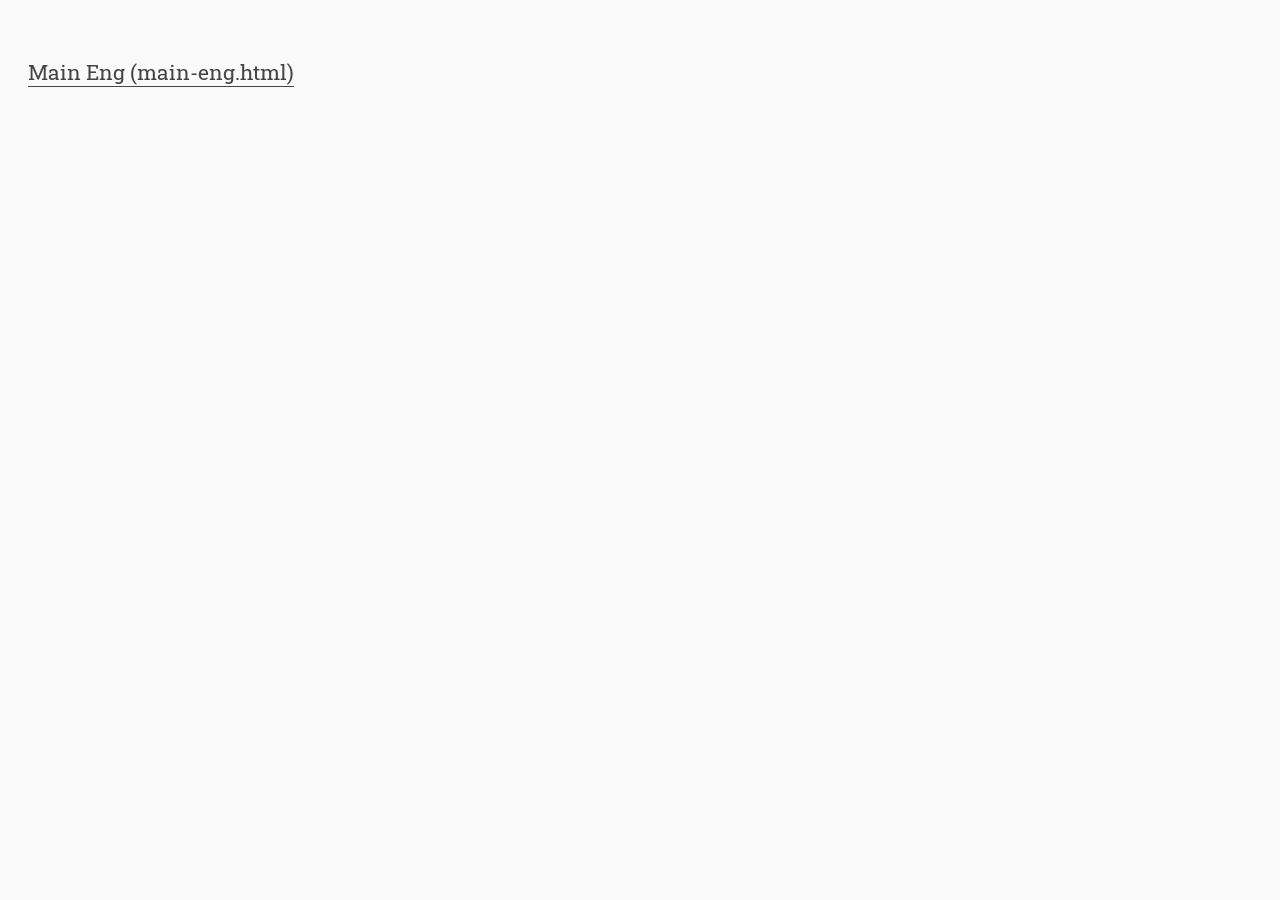
==== index.html @ c5b82ac0 "Update 2018-06-27T21:51:18.568Z" ====
<!DOCTYPE html>
<html lang="ru">

<head>
    <meta charset="utf-8">
    <meta name="viewport" content="width=device-width, initial-scale=1, maximum-scale=1, minimal-ui">
    <meta http-equiv="X-UA-Compatible" content="IE=edge">
    <title>Versta Project Template</title>
    <meta name="description" content="">
    <meta name="keywords" content="">
    <link href="favicon.ico" rel="shortcut icon">
    <link href="assets/styles/app.min.css" rel="stylesheet">
    <script src="assets/scripts/libs/jquery.min.js"></script>
</head>

<body>
    <div class="sitemap">
        <div class="container">
            <div class="sitemap__list">
                <a class="link" href="main-eng.html">
                    <span class="link__text">Main Eng (main-eng.html)</span>
                </a>
            </div>
        </div>
    </div>
    <script src="assets/scripts/app.min.js"></script>
    <script src="assets/scripts/main.js"></script>
</body>

</html>
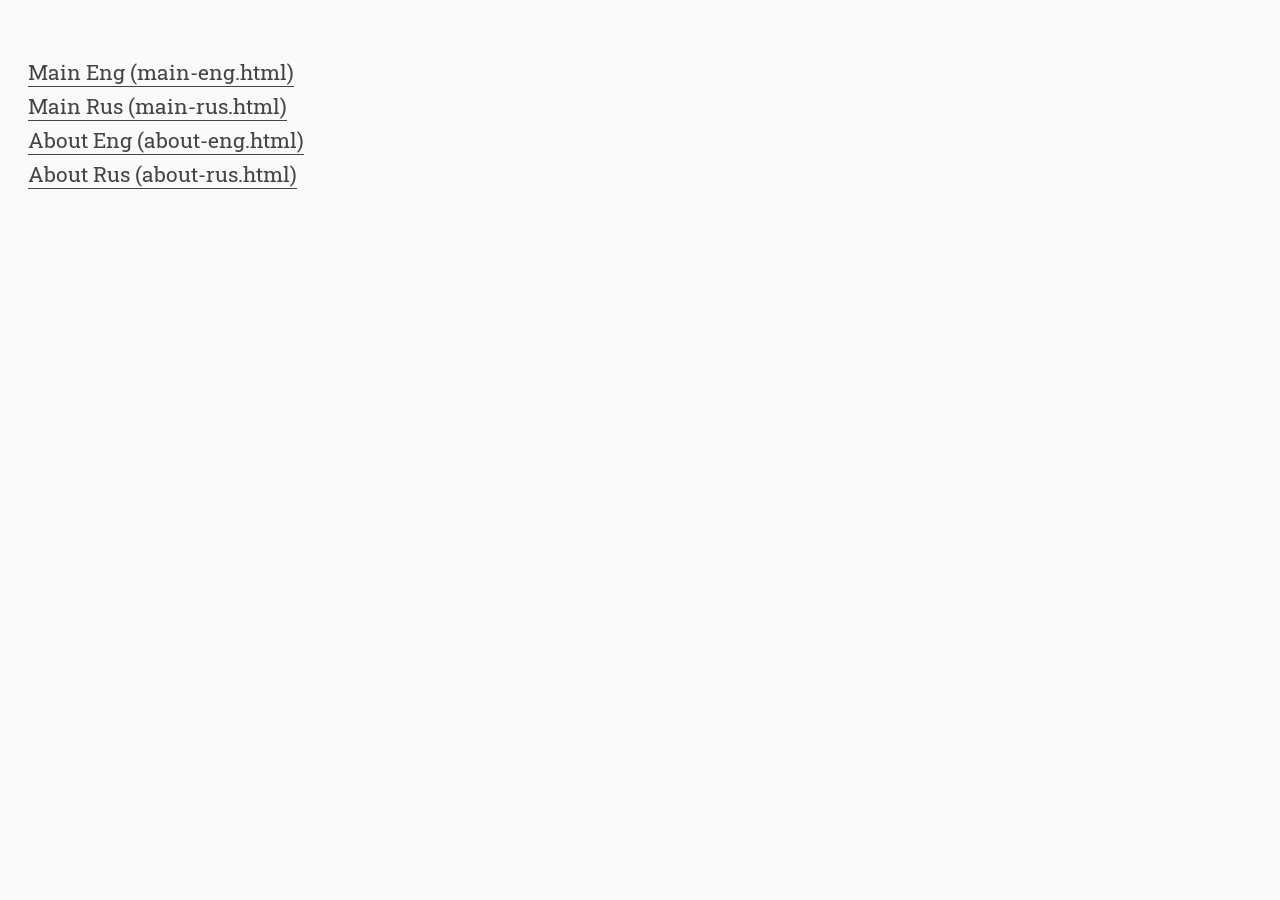
==== commit 1858d415: "Update 2018-06-28T14:24:48.947Z" ====
--- a/index.html
+++ b/index.html
@@ -3,7 +3,7 @@
 
 <head>
     <meta charset="utf-8">
-    <meta name="viewport" content="width=device-width, initial-scale=1, maximum-scale=1, minimal-ui">
+    <meta name="viewport" content="width=device-width, initial-scale=1, maximum-scale=2, minimal-ui">
     <meta http-equiv="X-UA-Compatible" content="IE=edge">
     <title>Versta Project Template</title>
     <meta name="description" content="">
@@ -16,10 +16,9 @@
 <body>
     <div class="sitemap">
         <div class="container">
-            <div class="sitemap__list">
-                <a class="link" href="main-eng.html">
-                    <span class="link__text">Main Eng (main-eng.html)</span>
-                </a>
+            <div class="sitemap__list"><a class="link" href="main-eng.html"><span class="link__text">Main Eng (main-eng.html)</span></a><a class="link" href="main-rus.html"><span class="link__text">Main Rus (main-rus.html)</span></a><a class="link" href="about-eng.html"><span class="link__text">About Eng (about-eng.html)</span></a>
+                <a
+                    class="link" href="about-rus.html"><span class="link__text">About Rus (about-rus.html)</span></a>
             </div>
         </div>
     </div>
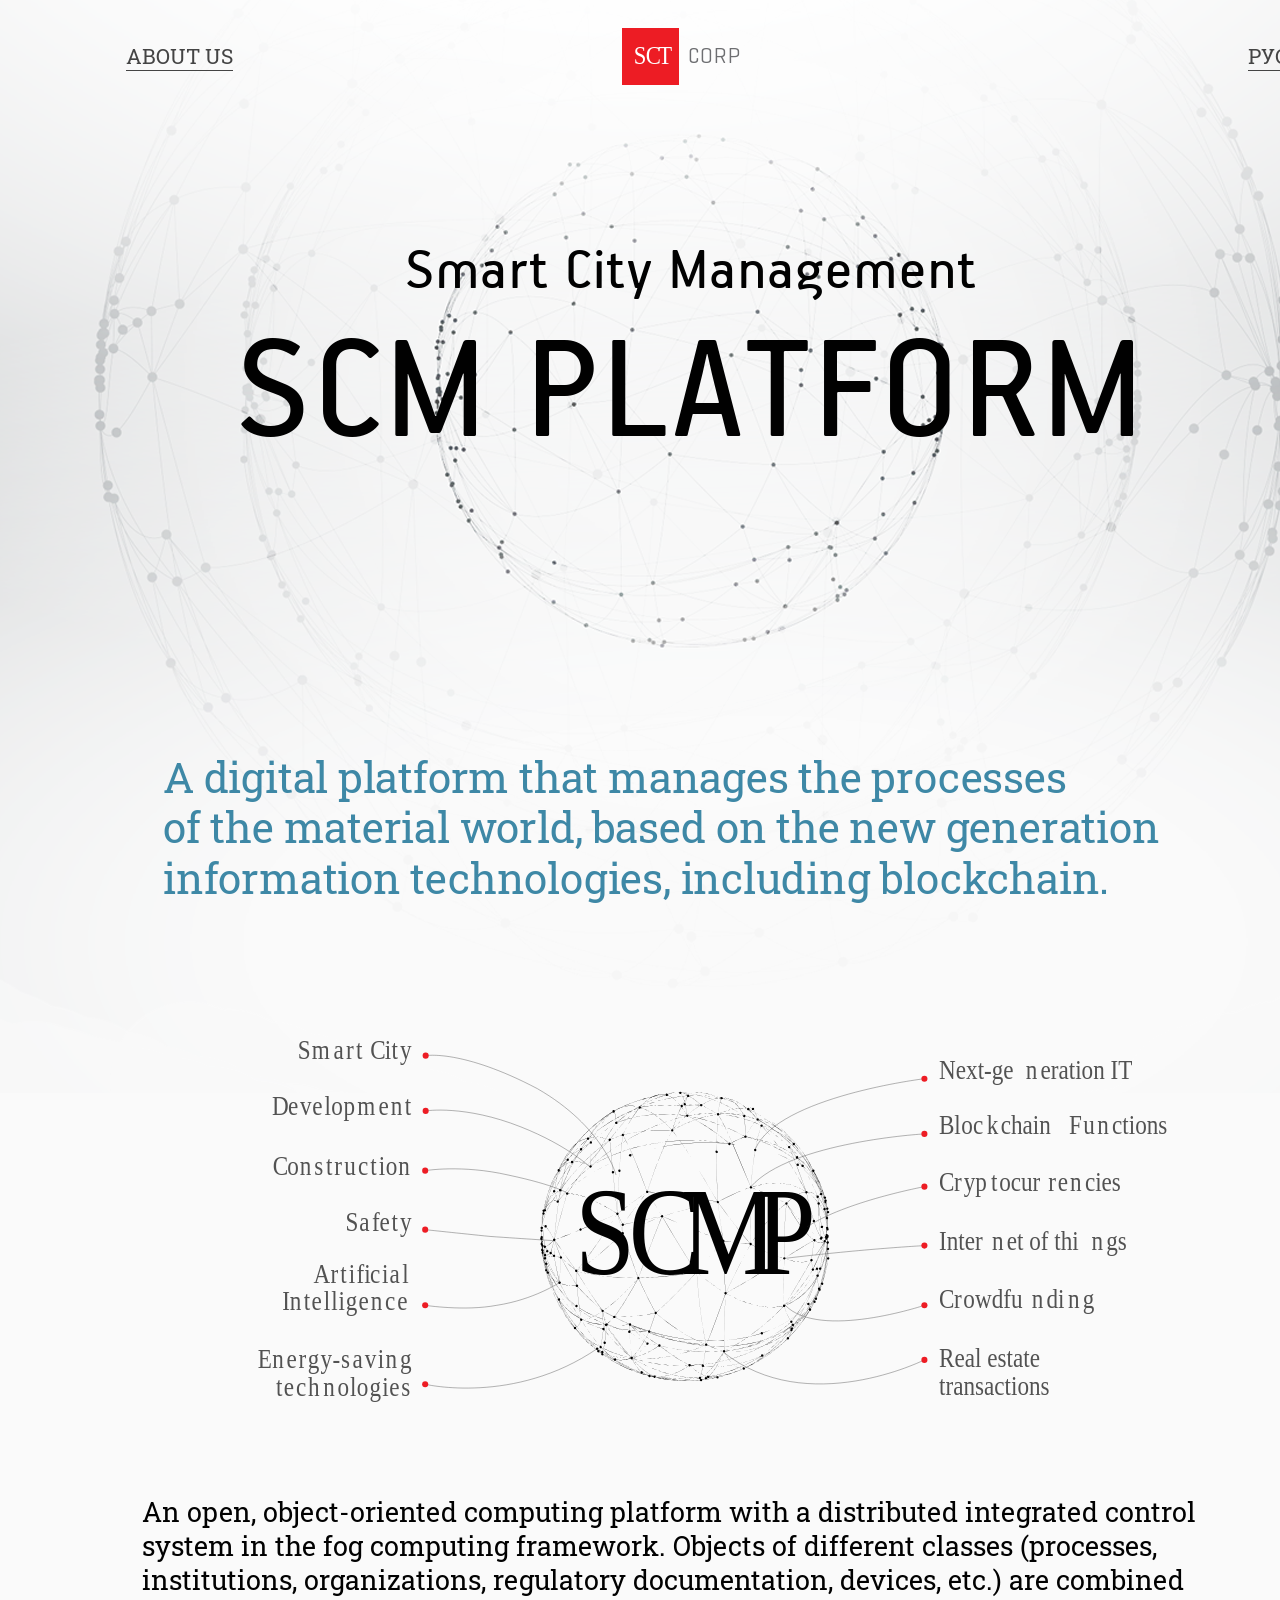
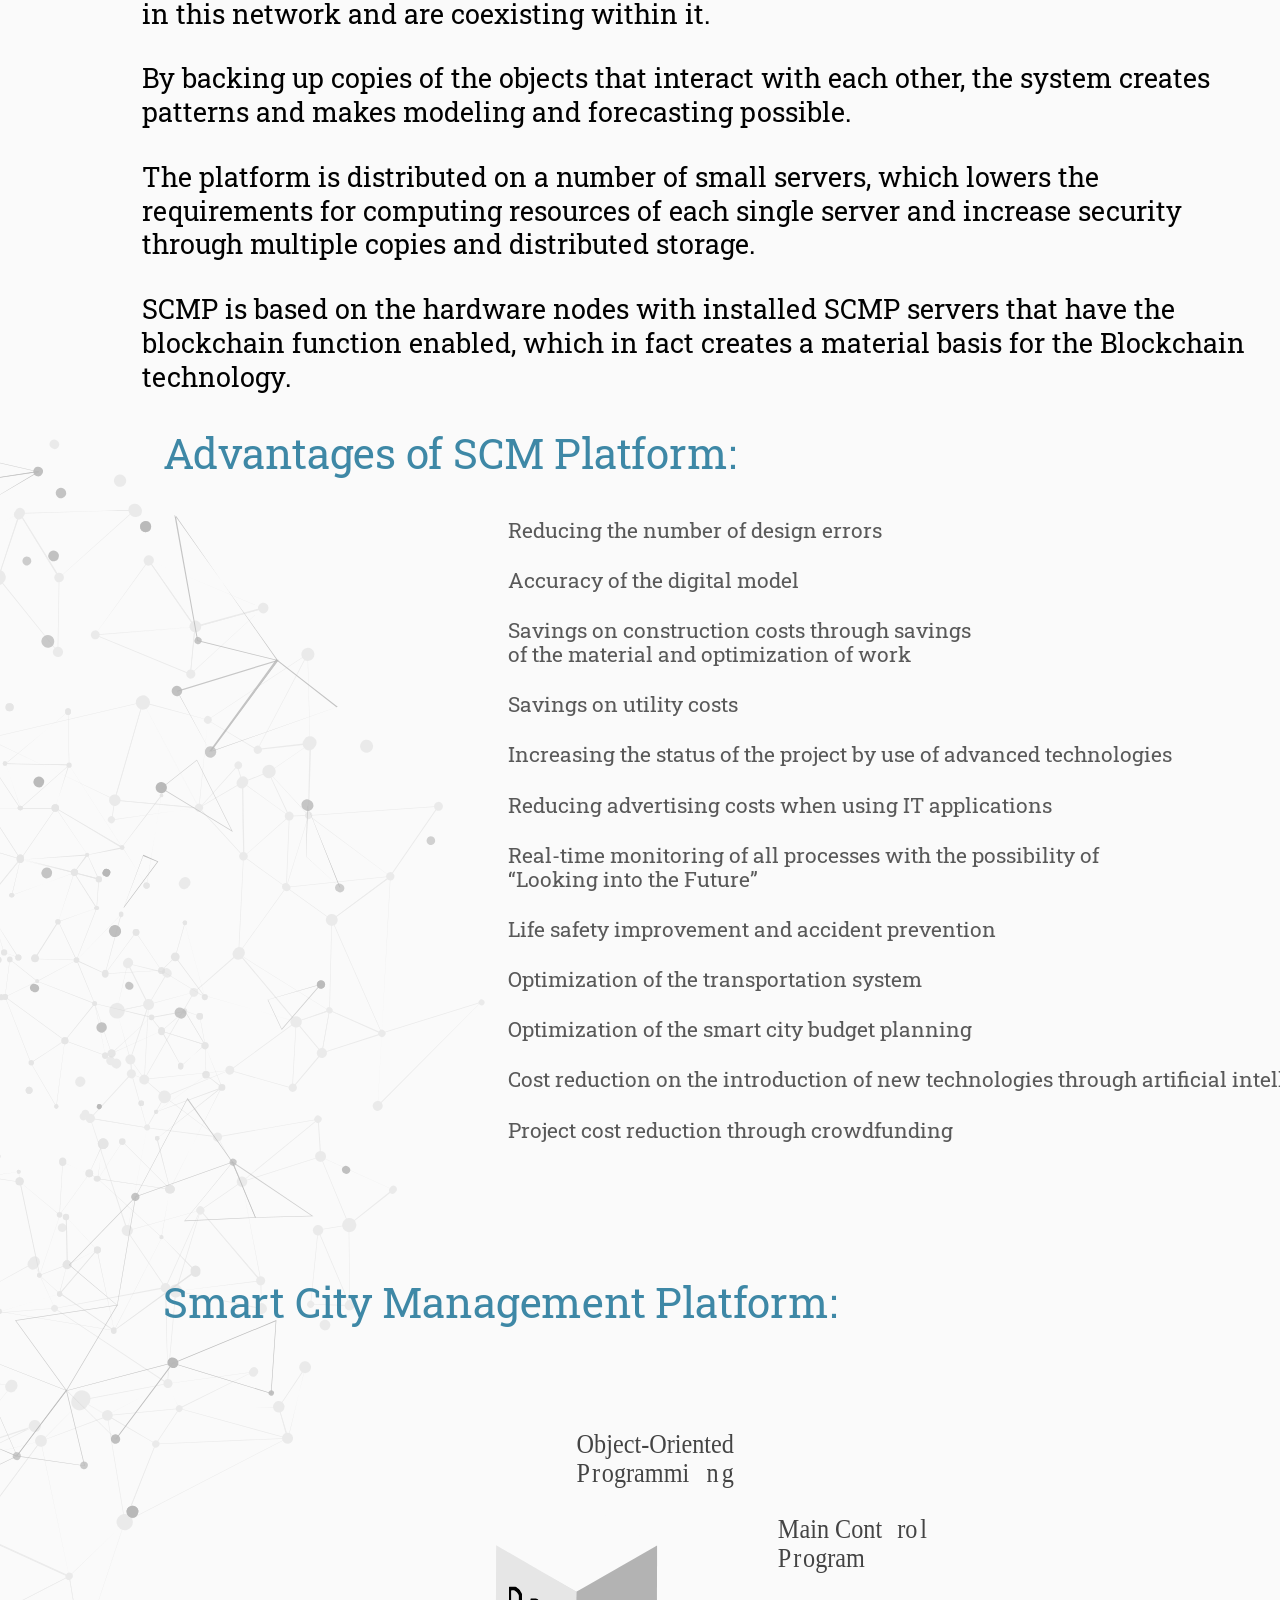
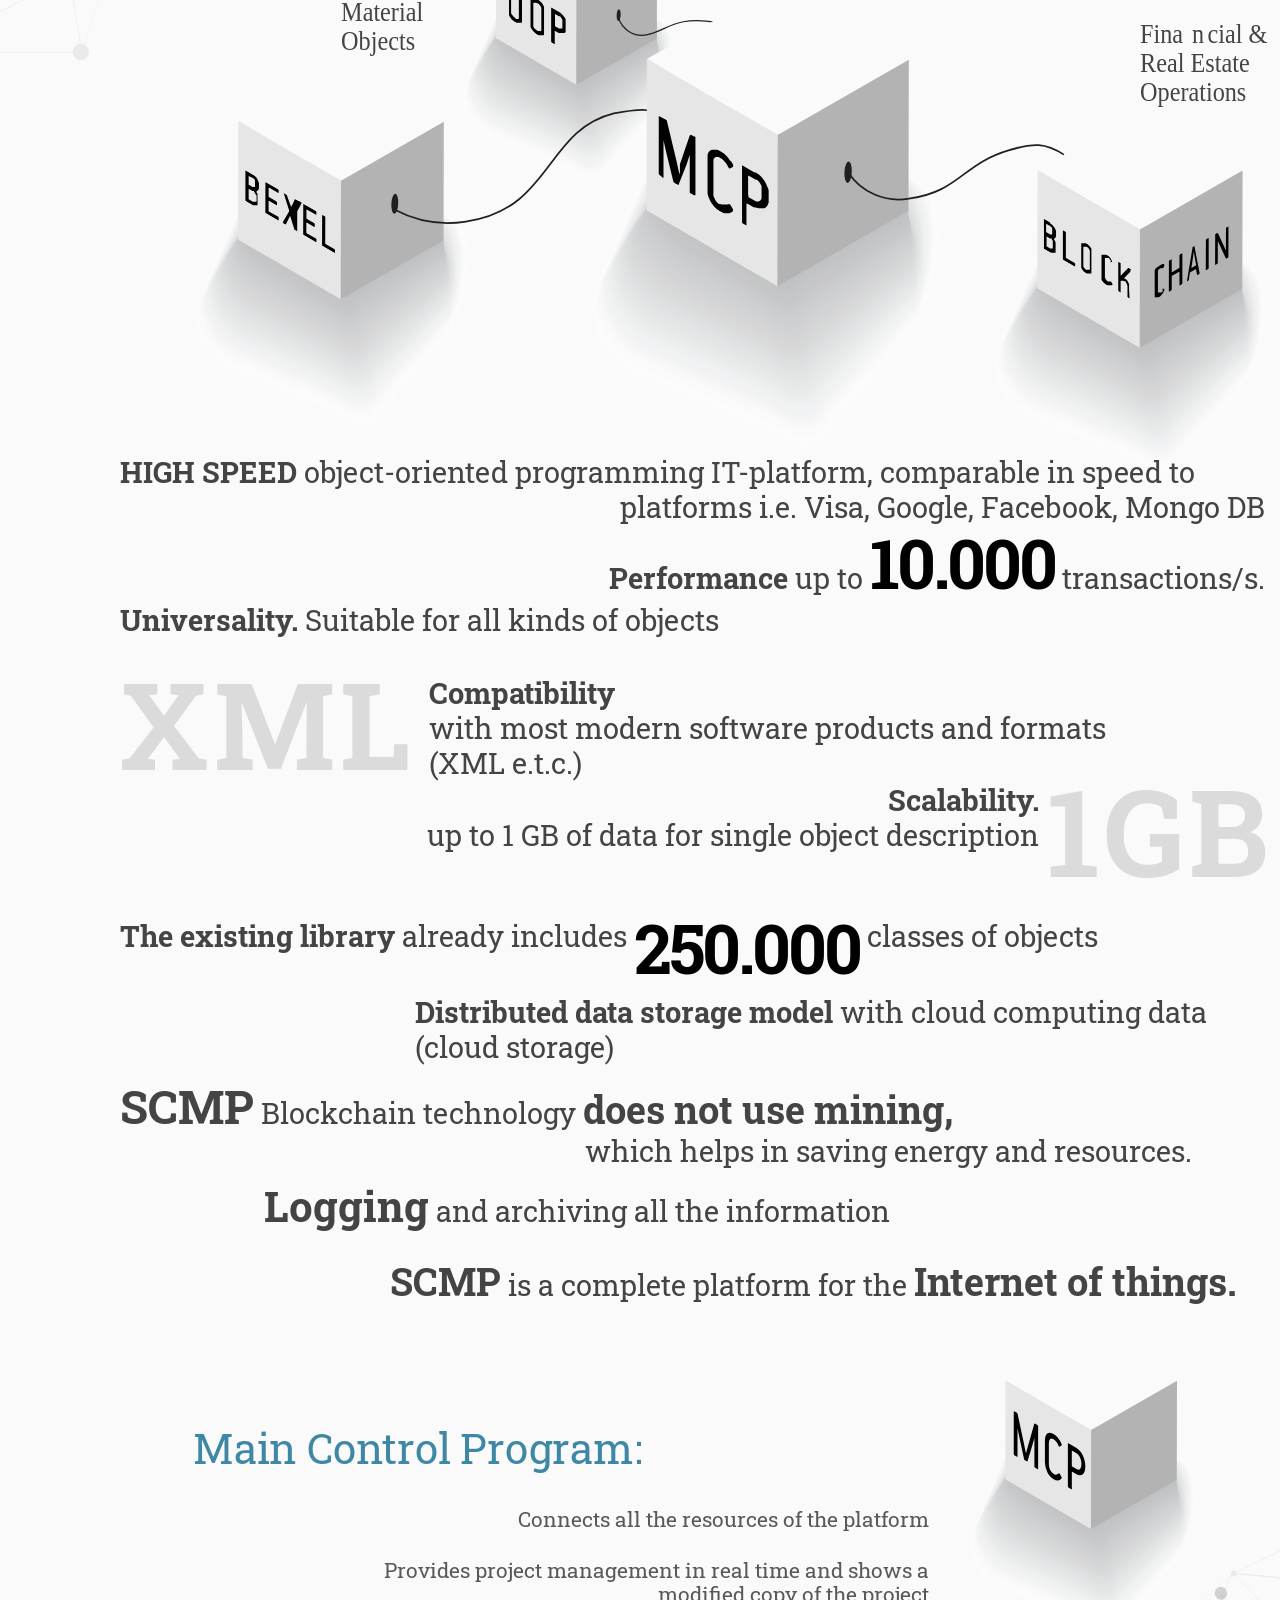
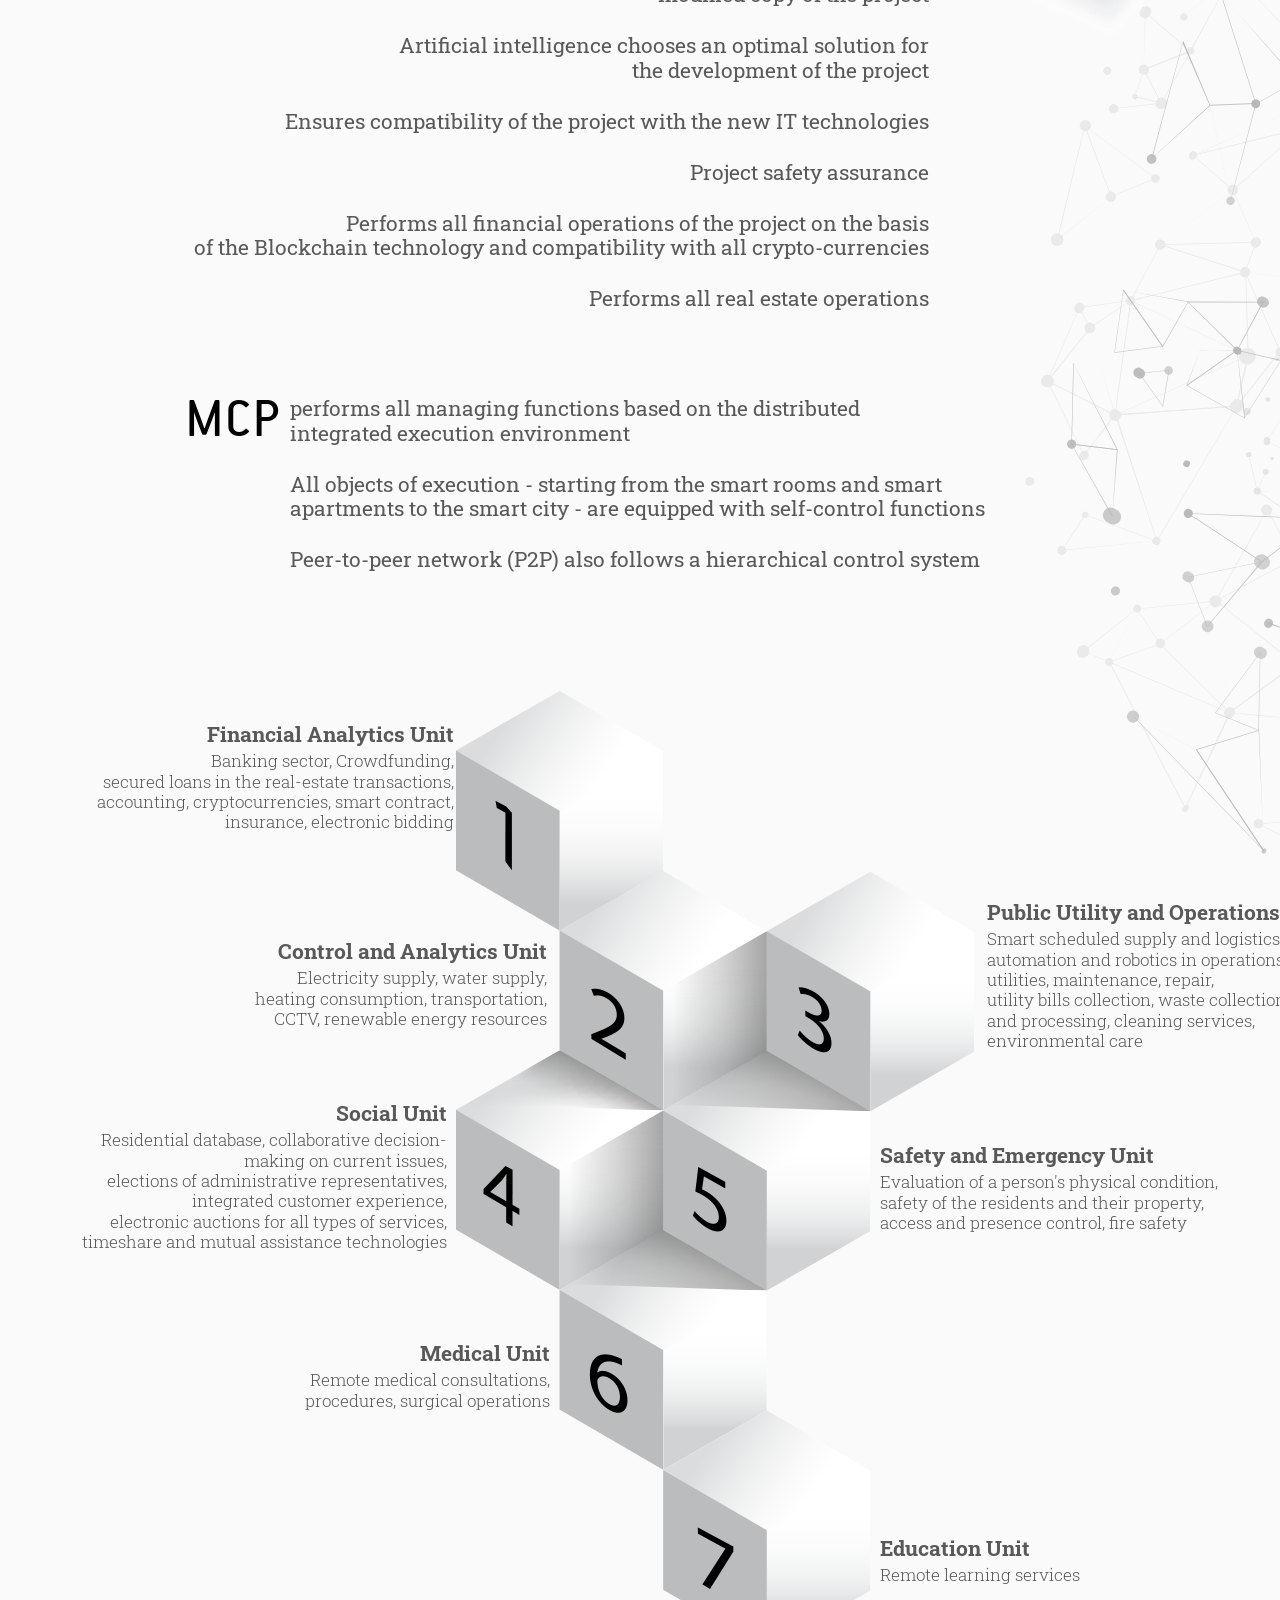
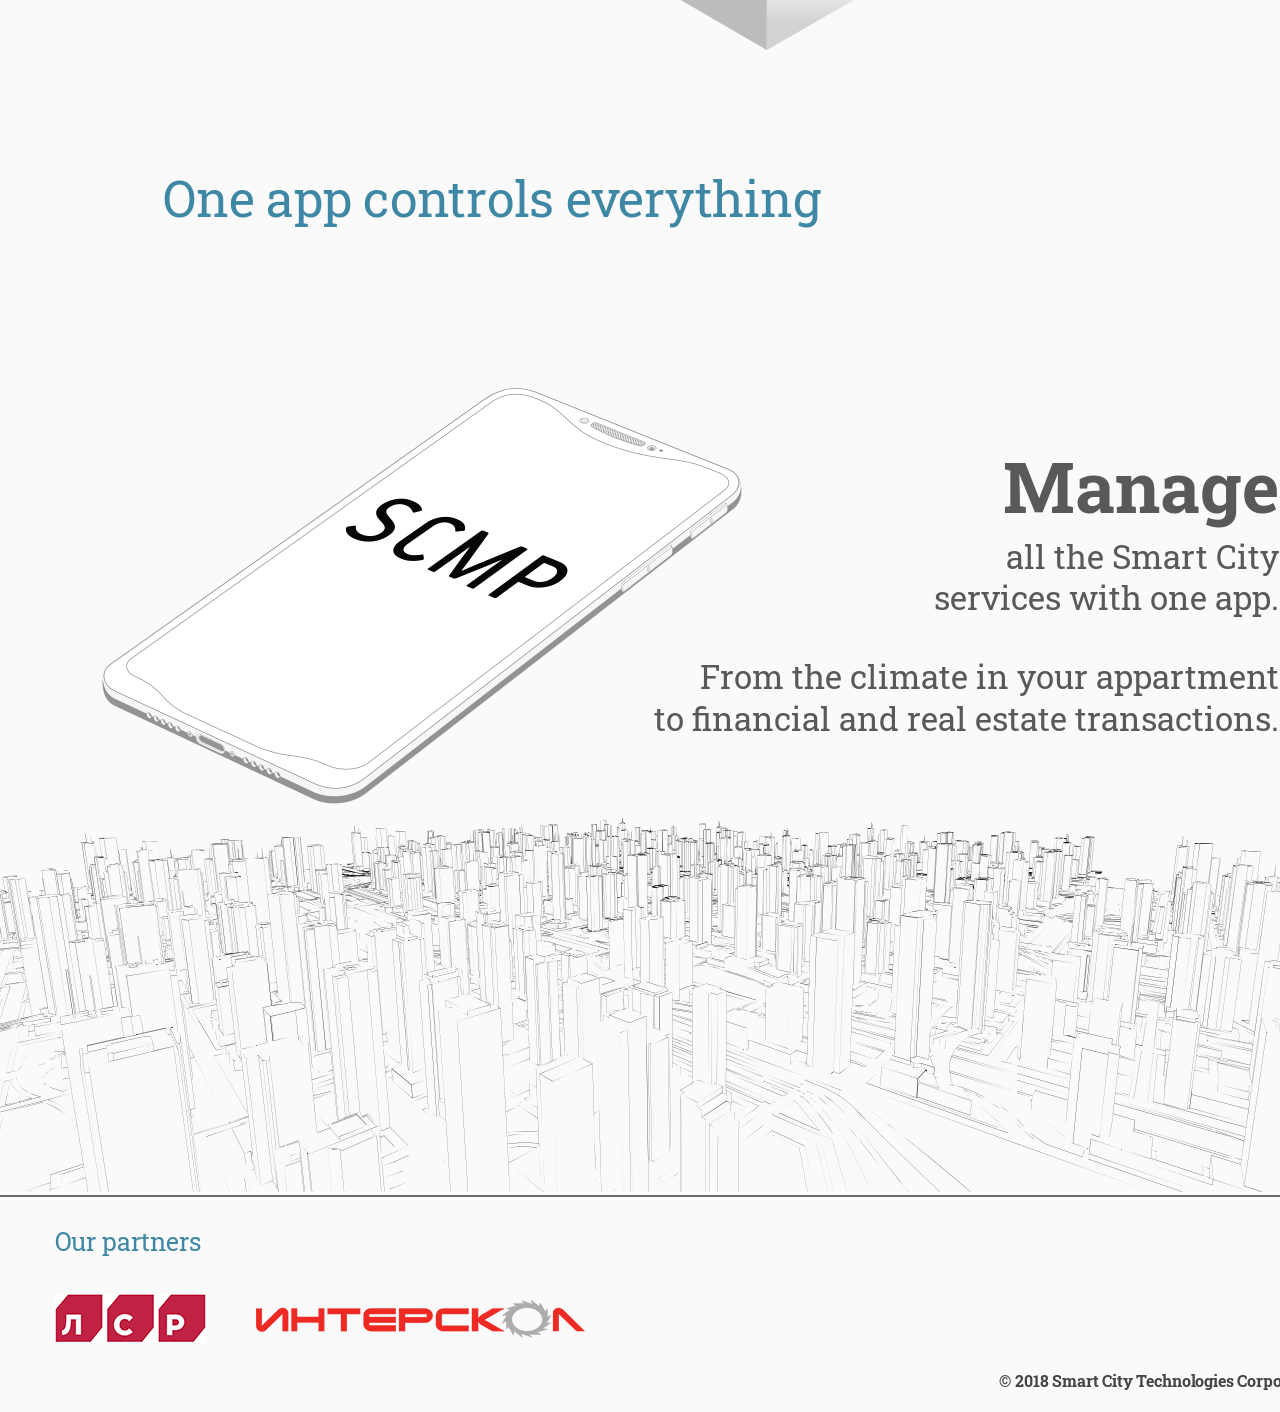
==== commit 9f48445a: "Update 2018-06-29T12:27:02.669Z" ====
--- a/index.html
+++ b/index.html
@@ -5,7 +5,7 @@
     <meta charset="utf-8">
     <meta name="viewport" content="width=device-width, initial-scale=1, maximum-scale=2, minimal-ui">
     <meta http-equiv="X-UA-Compatible" content="IE=edge">
-    <title>Versta Project Template</title>
+    <title>Main</title>
     <meta name="description" content="">
     <meta name="keywords" content="">
     <link href="favicon.ico" rel="shortcut icon">
@@ -14,11 +14,173 @@
 </head>
 
 <body>
-    <div class="sitemap">
-        <div class="container">
-            <div class="sitemap__list"><a class="link" href="main-eng.html"><span class="link__text">Main Eng (main-eng.html)</span></a><a class="link" href="main-rus.html"><span class="link__text">Main Rus (main-rus.html)</span></a><a class="link" href="about-eng.html"><span class="link__text">About Eng (about-eng.html)</span></a>
-                <a
-                    class="link" href="about-rus.html"><span class="link__text">About Rus (about-rus.html)</span></a>
+    <div class="page main">
+        <header class="header">
+            <div class="container">
+                <div class="header__wrapper">
+                    <div class="header__left"><a class="header__item" href="about.html">About us</a></div>
+                    <div class="header__brand"><img class="header__brand-img" src="assets/images/logo.svg" alt="" role="presentation" /><span class="header__brand-text">Corp</span></div>
+                    <div class="header__right"><a class="header__item" href="rus.html">Рус</a></div>
+                </div>
+            </div>
+        </header>
+        <div class="lead">
+            <div class="lead__container container"><img class="lead__bg" src="assets/images/leadbg.png" alt="" role="presentation" />
+                <div class="lead__wrapper">
+                    <p class="lead__subheading">Smart City Management</p>
+                    <h1 class="lead__heading">SCM Platform</h1>
+                </div>
+            </div>
+        </div>
+        <div class="section section_about">
+            <div class="section__container container">
+                <h2 class="section__heading">A digital platform that manages the processes<br> of the material world, based on the new generation<br> information technologies, including blockchain.</h2>
+                <div class="desc">
+                    <div class="desc__scheme desc__scheme_eng"><img src="assets/images/scheme1eng.svg" /></div>
+                    <p class="desc__text">An open, object-oriented computing platform with a distributed integrated control system in the fog computing framework. Objects of different classes (processes, institutions, organizations, regulatory documentation, devices, etc.)
+                        are combined in&nbsp;this&nbsp;network and are coexisting within it.</p>
+                    <p class="desc__text">By backing up copies of the objects that interact with each other, the system creates patterns and makes modeling and forecasting possible.</p>
+                    <p class="desc__text">The platform is distributed on a number of small servers, which lowers the requirements for computing resources of each single server and increase security through multiple copies and distributed storage.</p>
+                    <p class="desc__text">SCMP is based on the hardware nodes with installed SCMP servers that have the blockchain function enabled, which in fact creates a material basis for the Blockchain technology.</p>
+                </div>
+            </div>
+        </div>
+        <div class="section section_advantages">
+            <div class="section__container container">
+                <h2 class="section__heading">Advantages of SCM Platform:</h2><img class="section__side-img section__side-img_left" src="assets/images/sidebg.svg" alt="" role="presentation" />
+                <div class="advantages advantages_eng">
+                    <div class="advantages__list">
+                        <p class="advantages__item">Reducing the number of design errors</p>
+                        <p class="advantages__item">Accuracy of the digital model</p>
+                        <p class="advantages__item">Savings on construction costs through savings<br> of the material and optimization of work</p>
+                        <p class="advantages__item">Savings on utility costs</p>
+                        <p class="advantages__item">Increasing the status of the project by use of advanced technologies</p>
+                        <p class="advantages__item">Reducing advertising costs when using IT applications</p>
+                        <p class="advantages__item">Real-time monitoring of all processes with the possibility of<br> “Looking into the Future”</p>
+                        <p class="advantages__item">Life safety improvement and accident prevention</p>
+                        <p class="advantages__item">Optimization of the transportation system</p>
+                        <p class="advantages__item">Optimization of the smart city budget planning</p>
+                        <p class="advantages__item">Cost reduction on the introduction of new technologies through artificial intelligence</p>
+                        <p class="advantages__item">Project cost reduction through crowdfunding</p>
+                    </div>
+                </div>
+            </div>
+        </div>
+        <div class="section section_platform">
+            <div class="section__container container">
+                <h2 class="section__heading">Smart City Management Platform:</h2>
+                <div class="platform">
+                    <div class="platform__scheme platform__scheme_eng"><img src="assets/images/scheme2eng.svg" /></div>
+                    <div class="platform__content platform__content_eng">
+                        <p class="platform__text"><span class="platform__text-line"><span class="platform__text-span">HIGH SPEED</span> object-oriented programming IT-platform, comparable in speed to </span><span class="platform__text-line platform__text-line_right">platforms i.e. Visa, Google, Facebook, Mongo DB</span></p>
+                        <p
+                            class="platform__text"><span class="platform__text-line platform__text-line_right"><span class="platform__text-span">Performance</span> up to <span class="platform__number">10.000</span> transactions/s.</span>
+                            </p>
+                            <p class="platform__text"><span class="platform__text-line"><span class="platform__text-span">Universality.</span> Suitable for all kinds of objects</span>
+                            </p>
+                            <div class="platform__characteristic">
+                                <p class="platform__unit">XML</p>
+                                <p class="platform__text"><span class="platform__text-line"><span class="platform__text-span">Compatibility</span><br/> with most modern software products and formats<br> (XML e.t.c.)</span>
+                                </p>
+                            </div>
+                            <div class="platform__characteristic">
+                                <p class="platform__text"><span class="platform__text-line platform__text-line_right"><span class="platform__text-span">Scalability.</span><br/> up to 1 GB of data for single object description</span>
+                                </p>
+                                <p class="platform__unit platform__unit_right">1GB</p>
+                            </div>
+                            <p class="platform__text"><span class="platform__text-line"><span class="platform__text-span">The existing library</span> already includes <span class="platform__number platform__number_sup">250.000</span> classes of objects</span>
+                            </p>
+                            <p class="platform__text platform__text_sp-l"><span class="platform__text-line"><span class="platform__text-span">Distributed data storage model</span> with cloud computing data (cloud storage)</span>
+                            </p>
+                            <p class="platform__text platform__text_sp-r"><span class="platform__text-line"><span class="platform__text-span platform__text-span_xlarge">SCMP</span> Blockchain technology <span class="platform__text-span platform__text-span_big">does not use mining,</span></span>
+                                <span
+                                    class="platform__text-line platform__text-line_right">which helps in saving energy and resources.</span>
+                            </p>
+                            <p class="platform__text platform__text_lv2"><span class="platform__text-line"><span class="platform__text-span platform__text-span_large">Logging</span> and archiving all the information</span>
+                            </p>
+                            <p class="platform__text platform__text_lv3"><span class="platform__text-line"><span class="platform__text-span platform__text-span_big">SCMP</span> is a complete platform for the <span class="platform__text-span platform__text-span_big">Internet of things.</span></span>
+                            </p>
+                    </div>
+                </div>
+            </div>
+        </div>
+        <div class="section section_program">
+            <div class="section__container container">
+                <h2 class="section__heading">Main Control Program:</h2><img class="section__small-img section__small-img_right" src="assets/images/cube.svg" alt="" role="presentation" /><img class="section__side-img section__side-img_right" src="assets/images/sidebg.svg" alt="" role="presentation"
+                />
+                <div class="program program_eng">
+                    <div class="program__list program__list_right">
+                        <p class="program__item">Connects all the resources of the platform</p>
+                        <p class="program__item">Provides project management in real time and shows a<br> modified copy of the project</p>
+                        <p class="program__item">Artificial intelligence chooses an optimal solution for<br> the development of the project</p>
+                        <p class="program__item">Ensures compatibility of the project with the new IT technologies</p>
+                        <p class="program__item">Project safety assurance</p>
+                        <p class="program__item">Performs all financial operations of the project on the basis<br> of the Blockchain technology and compatibility with all crypto-currencies</p>
+                        <p class="program__item">Performs all real estate operations</p>
+                    </div>
+                    <div class="program__desc">
+                        <p class="program__abbr">MCP</p>
+                        <div class="program__list">
+                            <p class="program__item">performs all managing functions based on the distributed<br> integrated execution environment</p>
+                            <p class="program__item">All objects of execution - starting from the smart rooms and smart apartments to the smart city - are equipped with self-control functions</p>
+                            <p class="program__item">Peer-to-peer network (P2P) also follows a hierarchical control system</p>
+                        </div>
+                    </div>
+                    <div class="program__scheme"><img class="program__scheme-img" src="assets/images/scheme3.png" alt="" role="presentation" />
+                        <div class="program__point program__point_l program__point_lv1">
+                            <p class="program__point-title">Financial Analytics Unit</p>
+                            <p class="program__point-text">Banking sector, Crowdfunding,<br> secured loans in the real-estate transactions,<br> accounting, cryptocurrencies, smart contract,<br> insurance, electronic bidding</p>
+                        </div>
+                        <div class="program__point program__point_l program__point_lv2">
+                            <p class="program__point-title">Control and Analytics Unit</p>
+                            <p class="program__point-text">Electricity supply, water supply,<br> heating consumption, transportation,<br> CCTV, renewable energy resources</p>
+                        </div>
+                        <div class="program__point program__point_r program__point_lv3">
+                            <p class="program__point-title">Public Utility and Operations</p>
+                            <p class="program__point-text">Smart scheduled supply and logistics,<br> automation and robotics in operations,<br> utilities, maintenance, repair,<br> utility bills collection, waste collection<br> and processing, cleaning services,<br> environmental care</p>
+                        </div>
+                        <div class="program__point program__point_l program__point_lv4">
+                            <p class="program__point-title">Social Unit</p>
+                            <p class="program__point-text">Residential database, collaborative decision-<br>making on current issues,<br> elections of administrative representatives,<br> integrated customer experience,<br> electronic auctions for all types of services,<br> timeshare
+                                and mutual assistance technologies</p>
+                        </div>
+                        <div class="program__point program__point_r program__point_lv5">
+                            <p class="program__point-title">Safety and Emergency Unit</p>
+                            <p class="program__point-text">Evaluation of a person's physical condition,<br> safety of the residents and their property,<br> access and presence control, fire safety</p>
+                        </div>
+                        <div class="program__point program__point_l program__point_lv6">
+                            <p class="program__point-title">Medical Unit</p>
+                            <p class="program__point-text">Remote medical consultations,<br> procedures, surgical operations</p>
+                        </div>
+                        <div class="program__point program__point_r program__point_lv7">
+                            <p class="program__point-title">Education Unit</p>
+                            <p class="program__point-text">Remote learning services</p>
+                        </div>
+                    </div>
+                </div>
+            </div>
+        </div>
+        <div class="section section_app">
+            <div class="section__container container">
+                <h2 class="section__heading">One app controls everything</h2>
+                <div class="app app_eng">
+                    <div class="app__wrapper"><img class="app__img" src="assets/images/phone.png" alt="" role="presentation" />
+                        <div class="app__content">
+                            <p class="app__text"><span class="app__text-span">Manage</span>all the Smart City<br/>services with one app.</p>
+                            <p class="app__text">From the climate in your appartment<br/>to financial and real estate transactions.</p>
+                        </div>
+                    </div>
+                </div>
+            </div>
+        </div>
+        <div class="bottom"><img class="bottom__img" src="assets/images/town.svg" alt="" role="presentation" /></div>
+        <div class="footer">
+            <div class="container">
+                <div class="footer__wrapper">
+                    <p class="footer__title">Our partners</p>
+                    <div class="footer__partners"><a class="footer__partner" href="#"><img src="assets/images/partner1.png"/></a><a class="footer__partner" href="#"><img src="assets/images/partner2.png"/></a></div>
+                    <p class="footer__copyright">© 2018 Smart City Technologies Corporation LLC</p>
+                </div>
             </div>
         </div>
     </div>
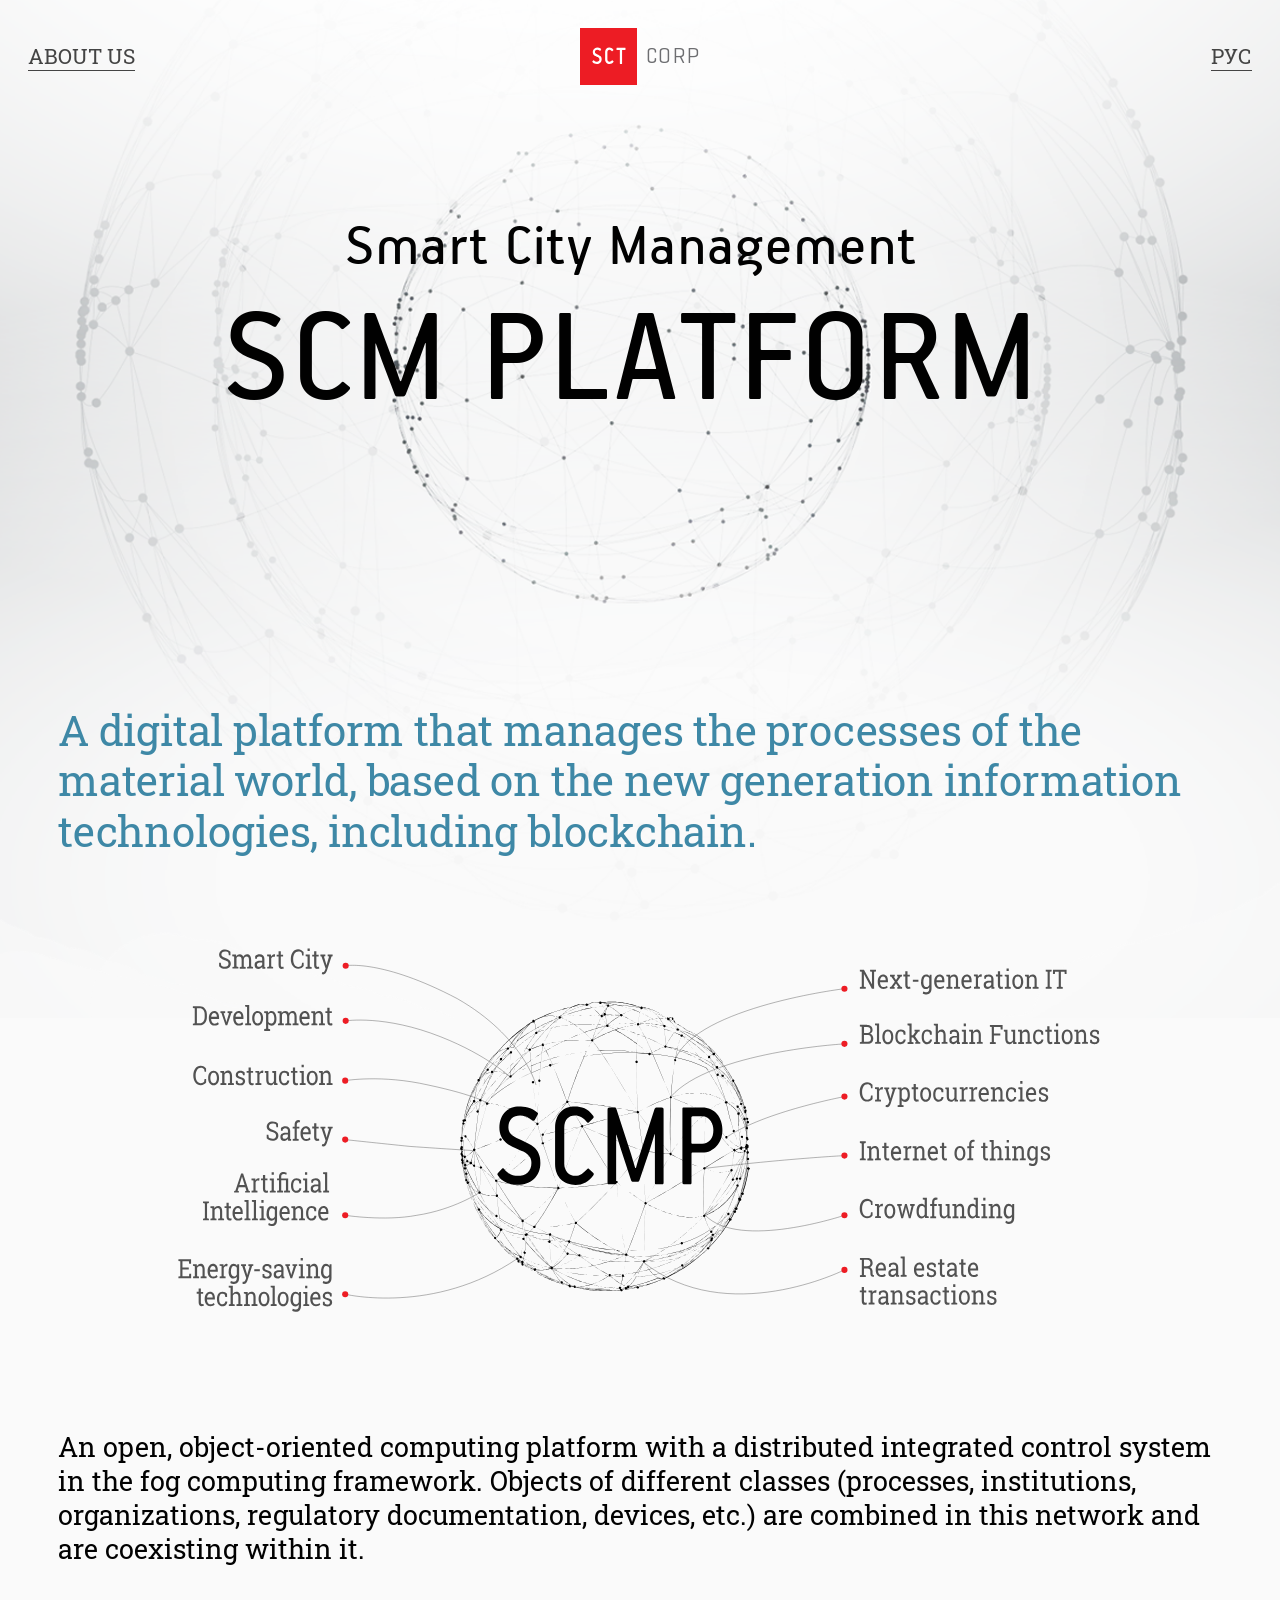
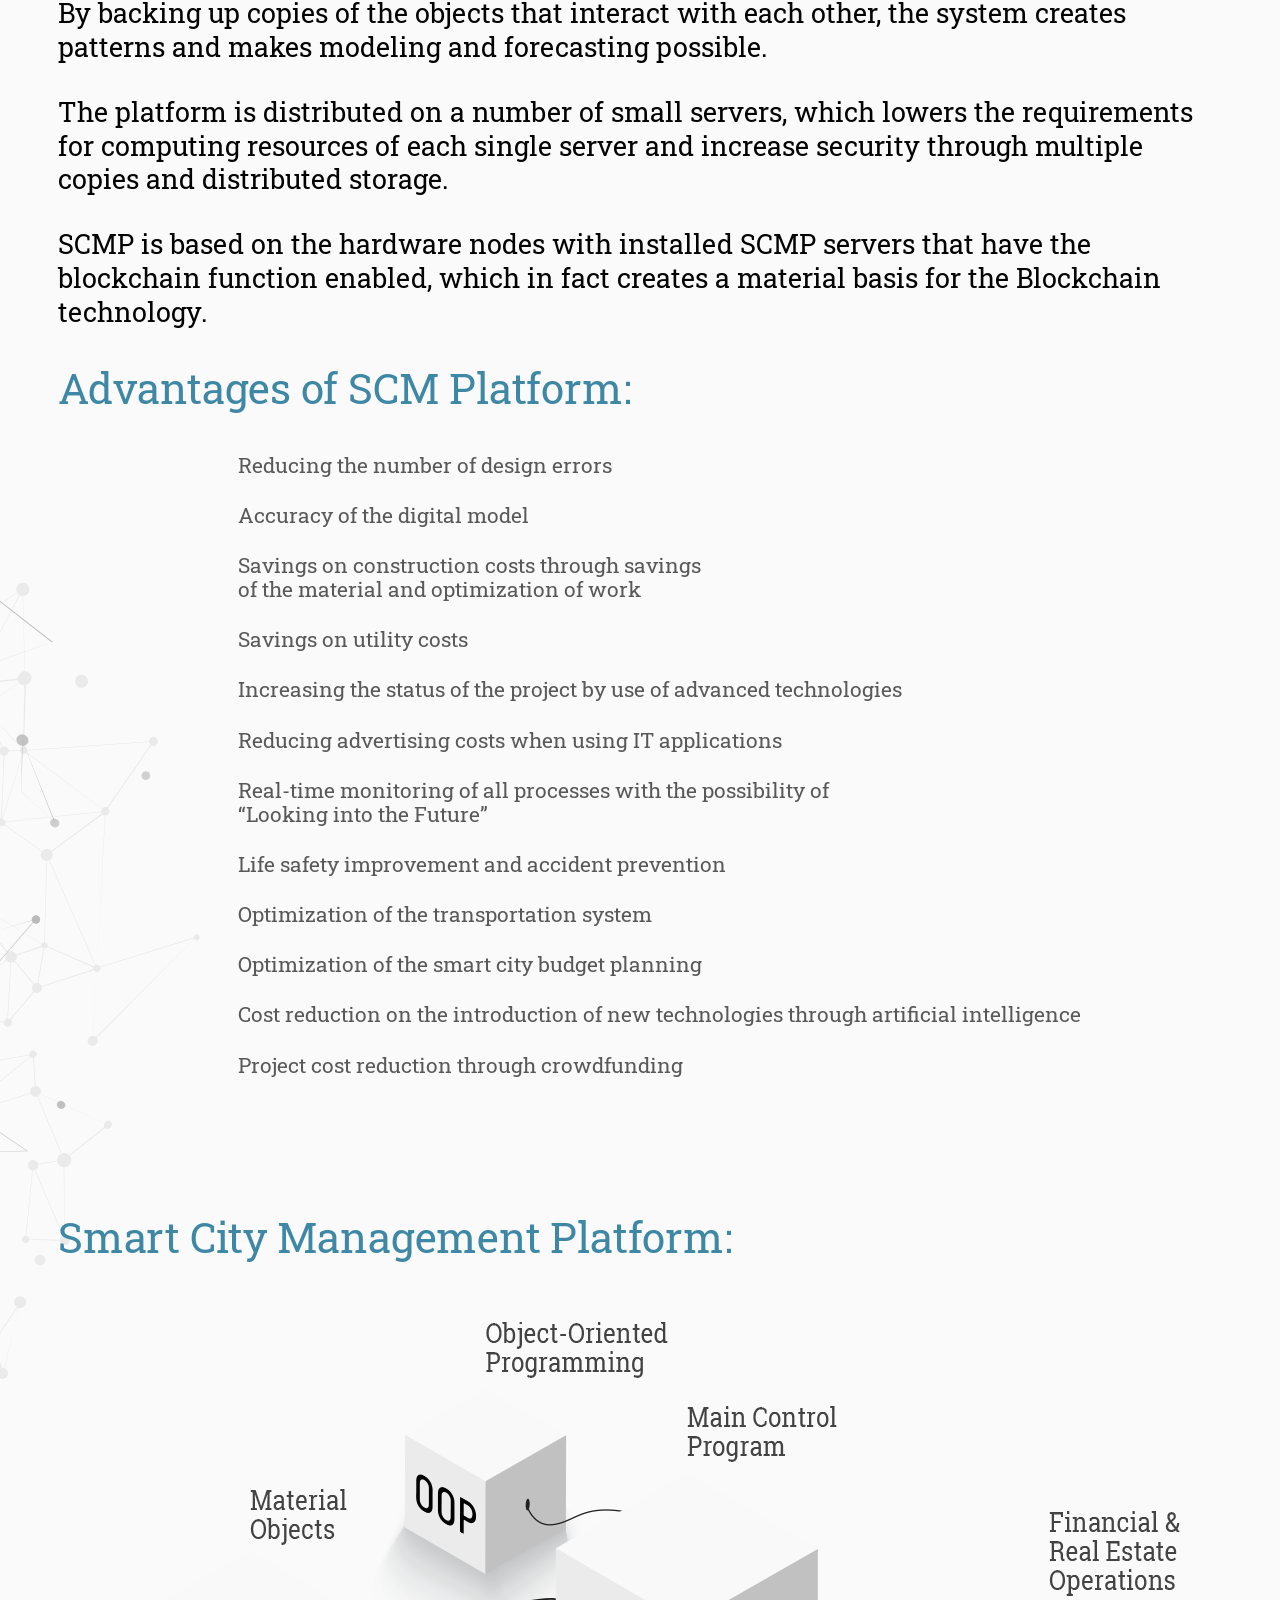
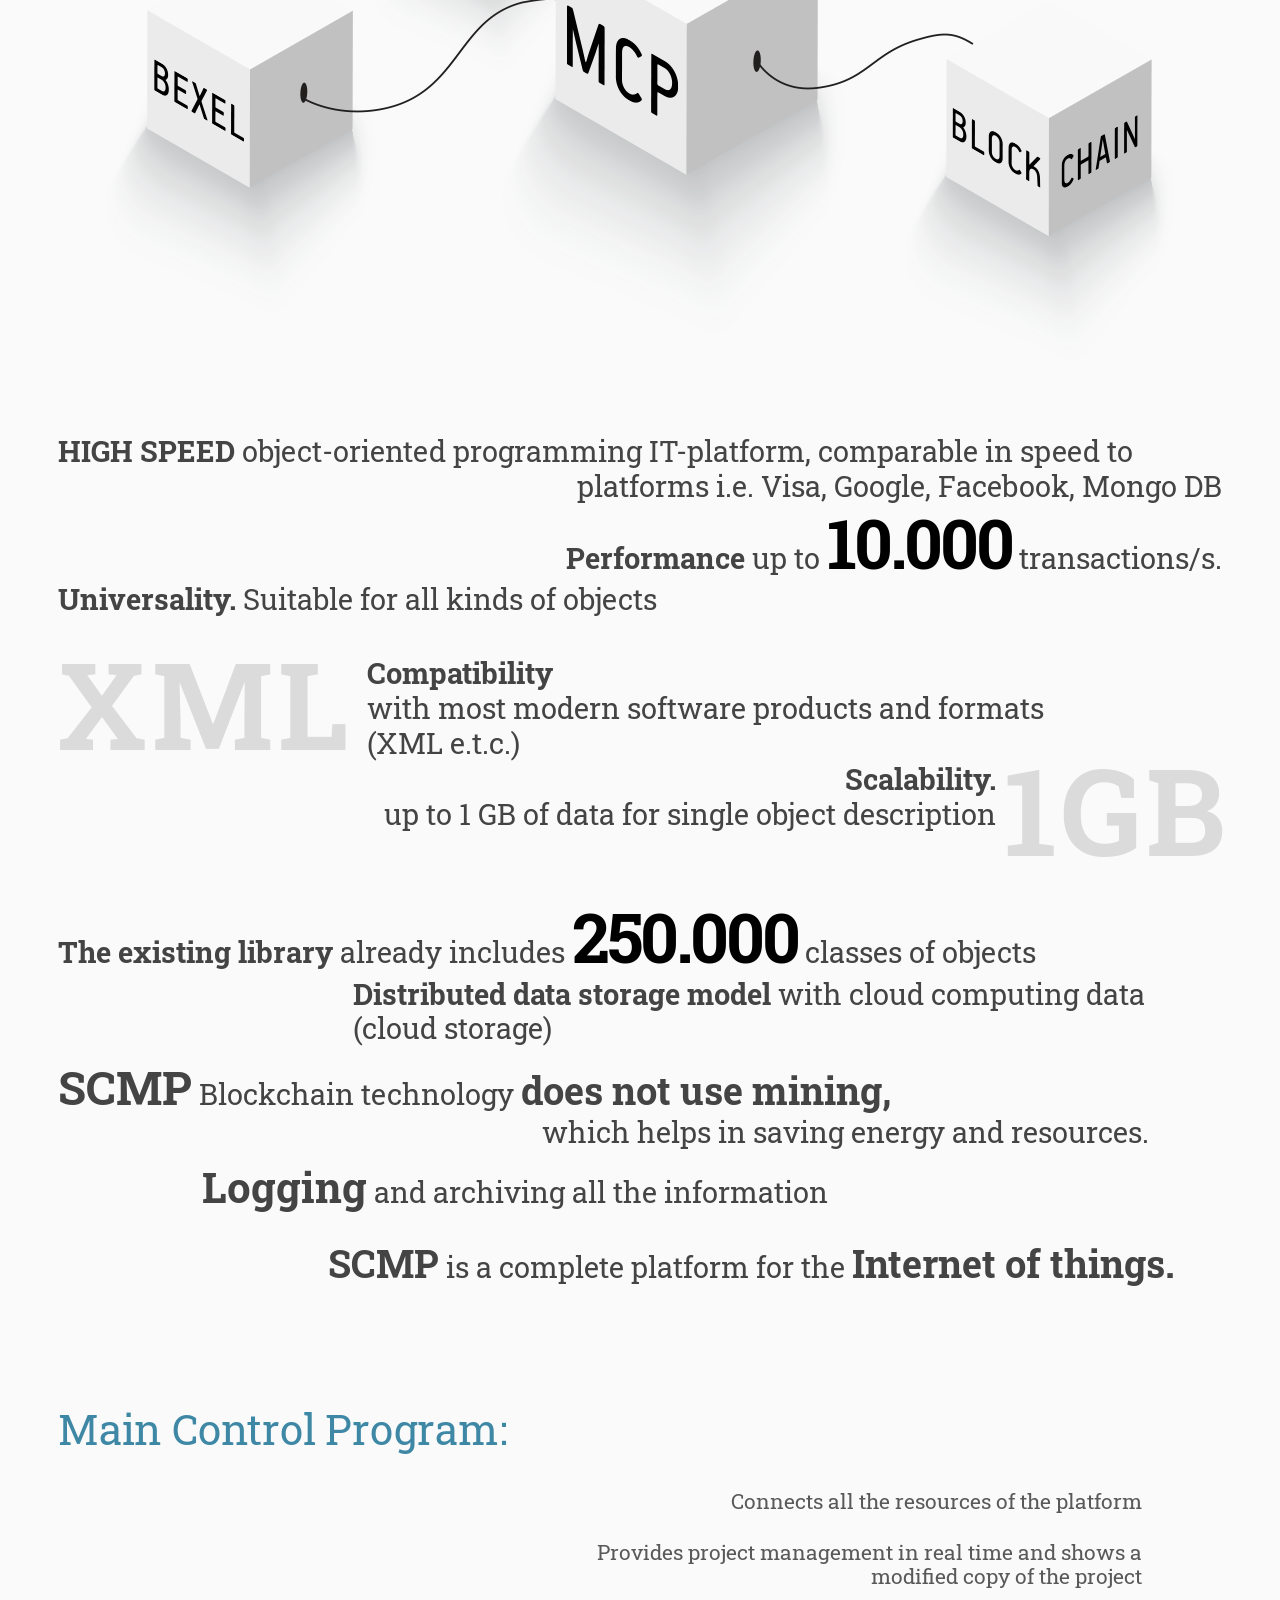
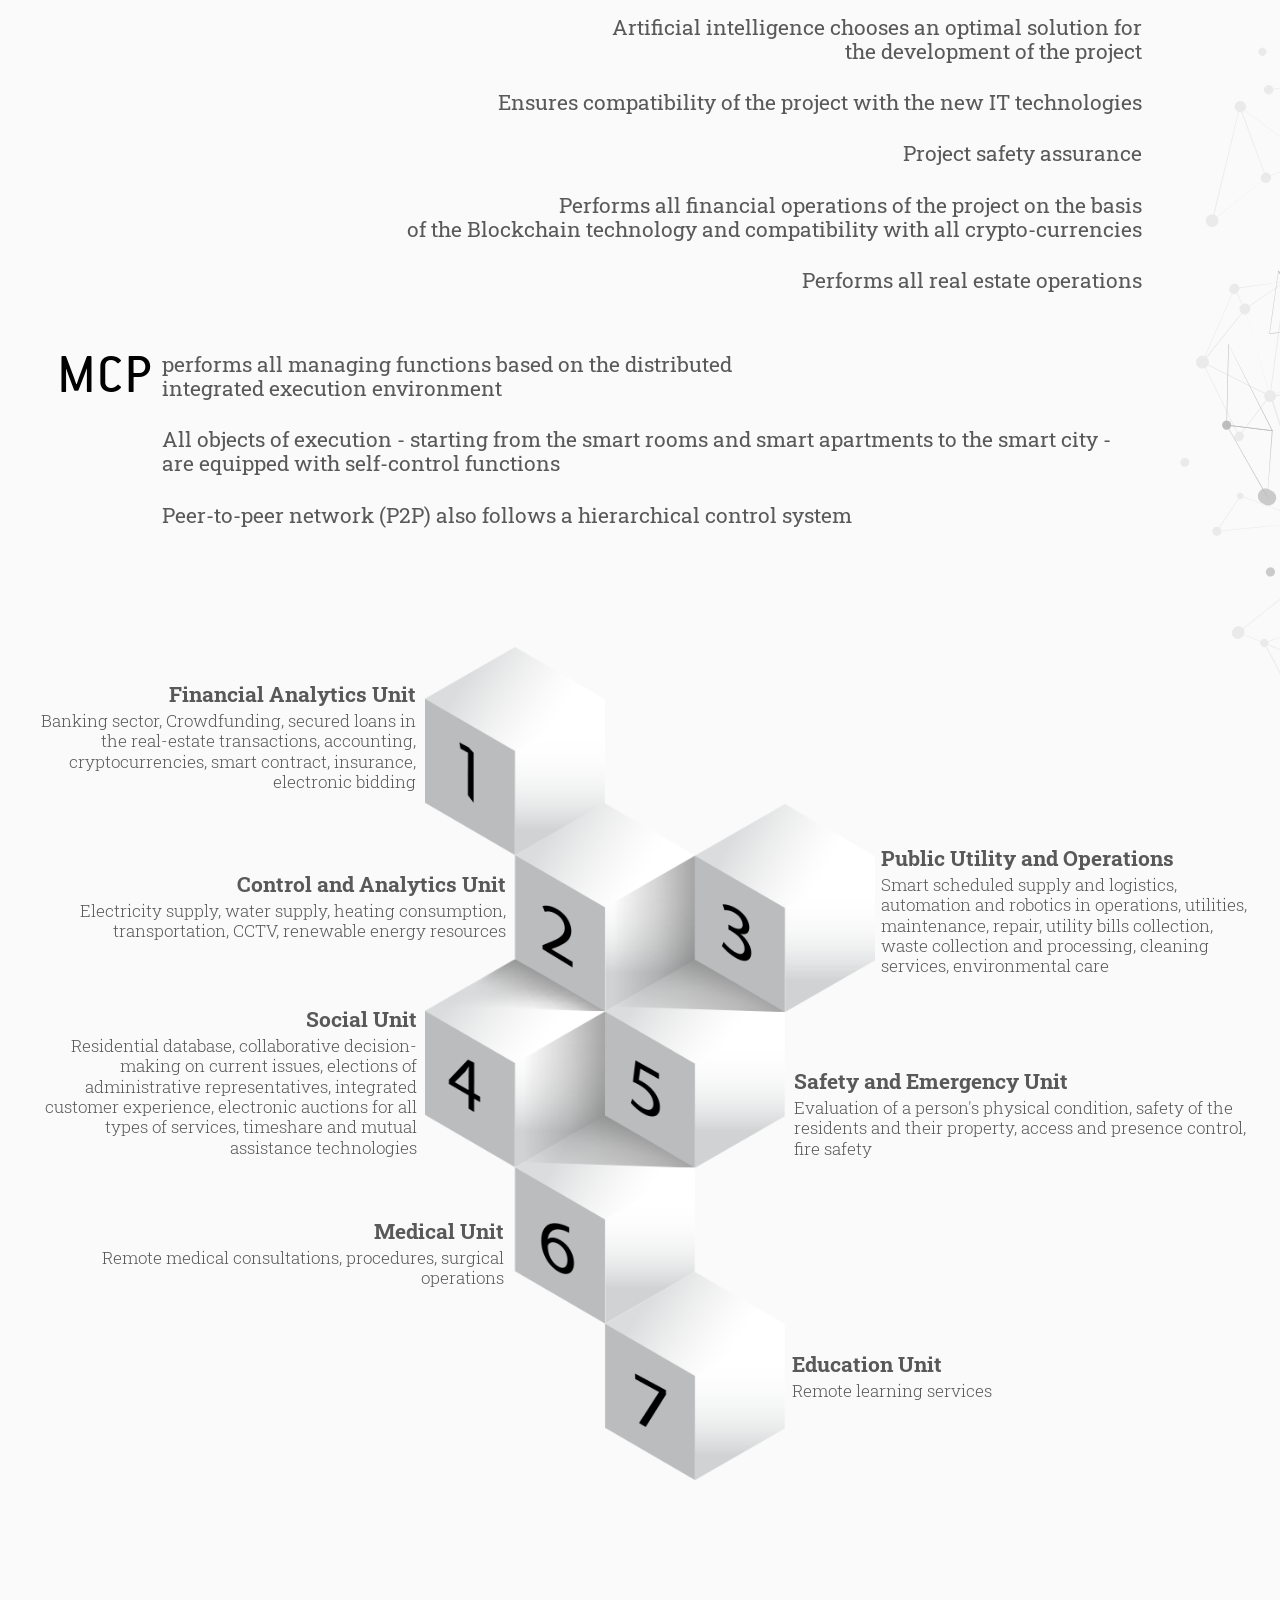
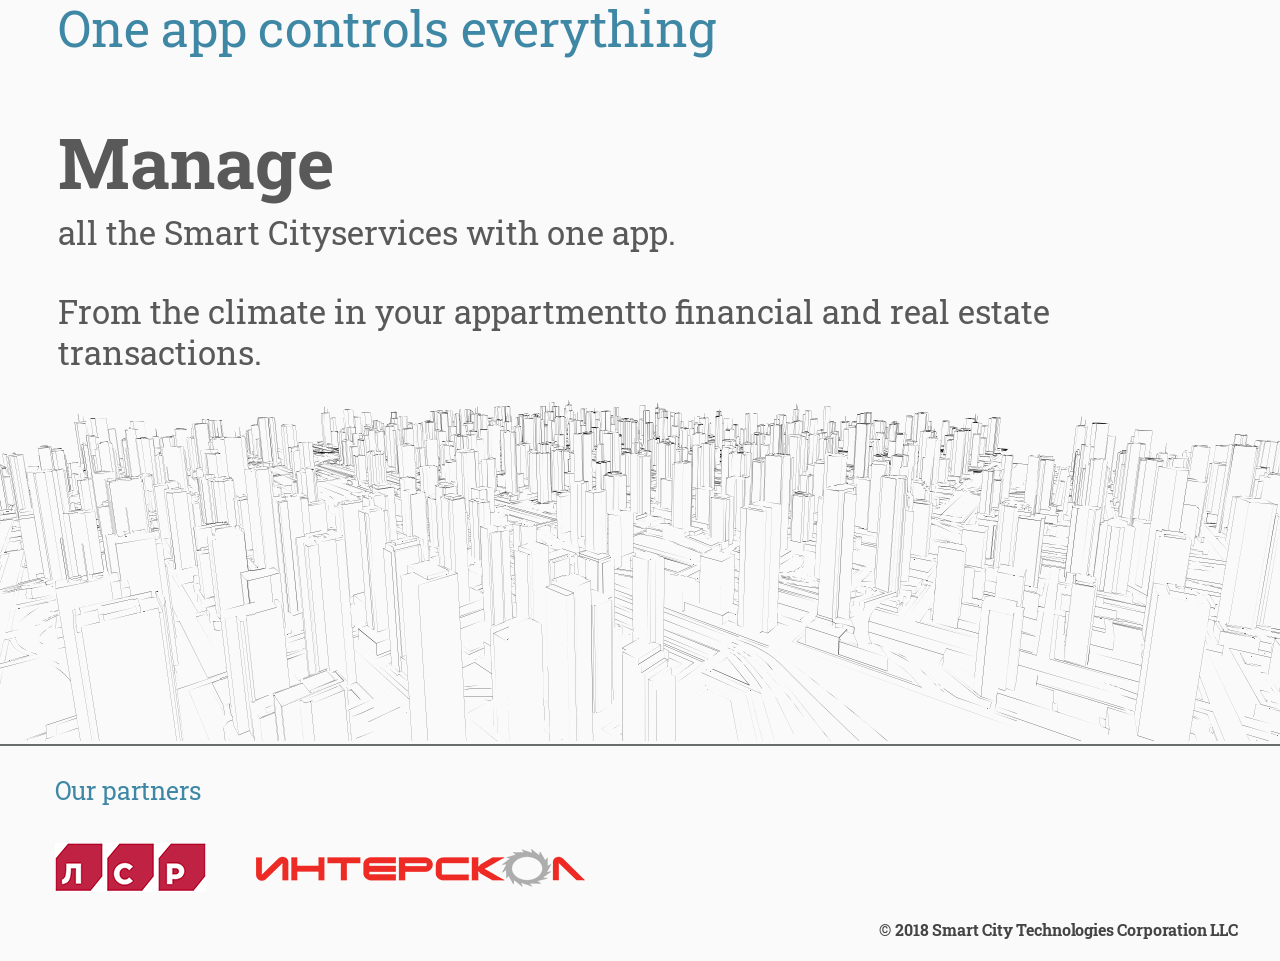
==== commit f8f23d70: "Update 2018-07-02T10:27:57.362Z" ====
--- a/index.html
+++ b/index.html
@@ -70,7 +70,7 @@
             <div class="section__container container">
                 <h2 class="section__heading">Smart City Management Platform:</h2>
                 <div class="platform">
-                    <div class="platform__scheme platform__scheme_eng"><img src="assets/images/scheme2eng.svg" /></div>
+                    <div class="platform__scheme platform__scheme_eng"><img src="assets/images/scheme2eng.png" srcset="assets/images/scheme2eng@2x.png 2x" /></div>
                     <div class="platform__content platform__content_eng">
                         <p class="platform__text"><span class="platform__text-line"><span class="platform__text-span">HIGH SPEED</span> object-oriented programming IT-platform, comparable in speed to </span><span class="platform__text-line platform__text-line_right">platforms i.e. Visa, Google, Facebook, Mongo DB</span></p>
                         <p
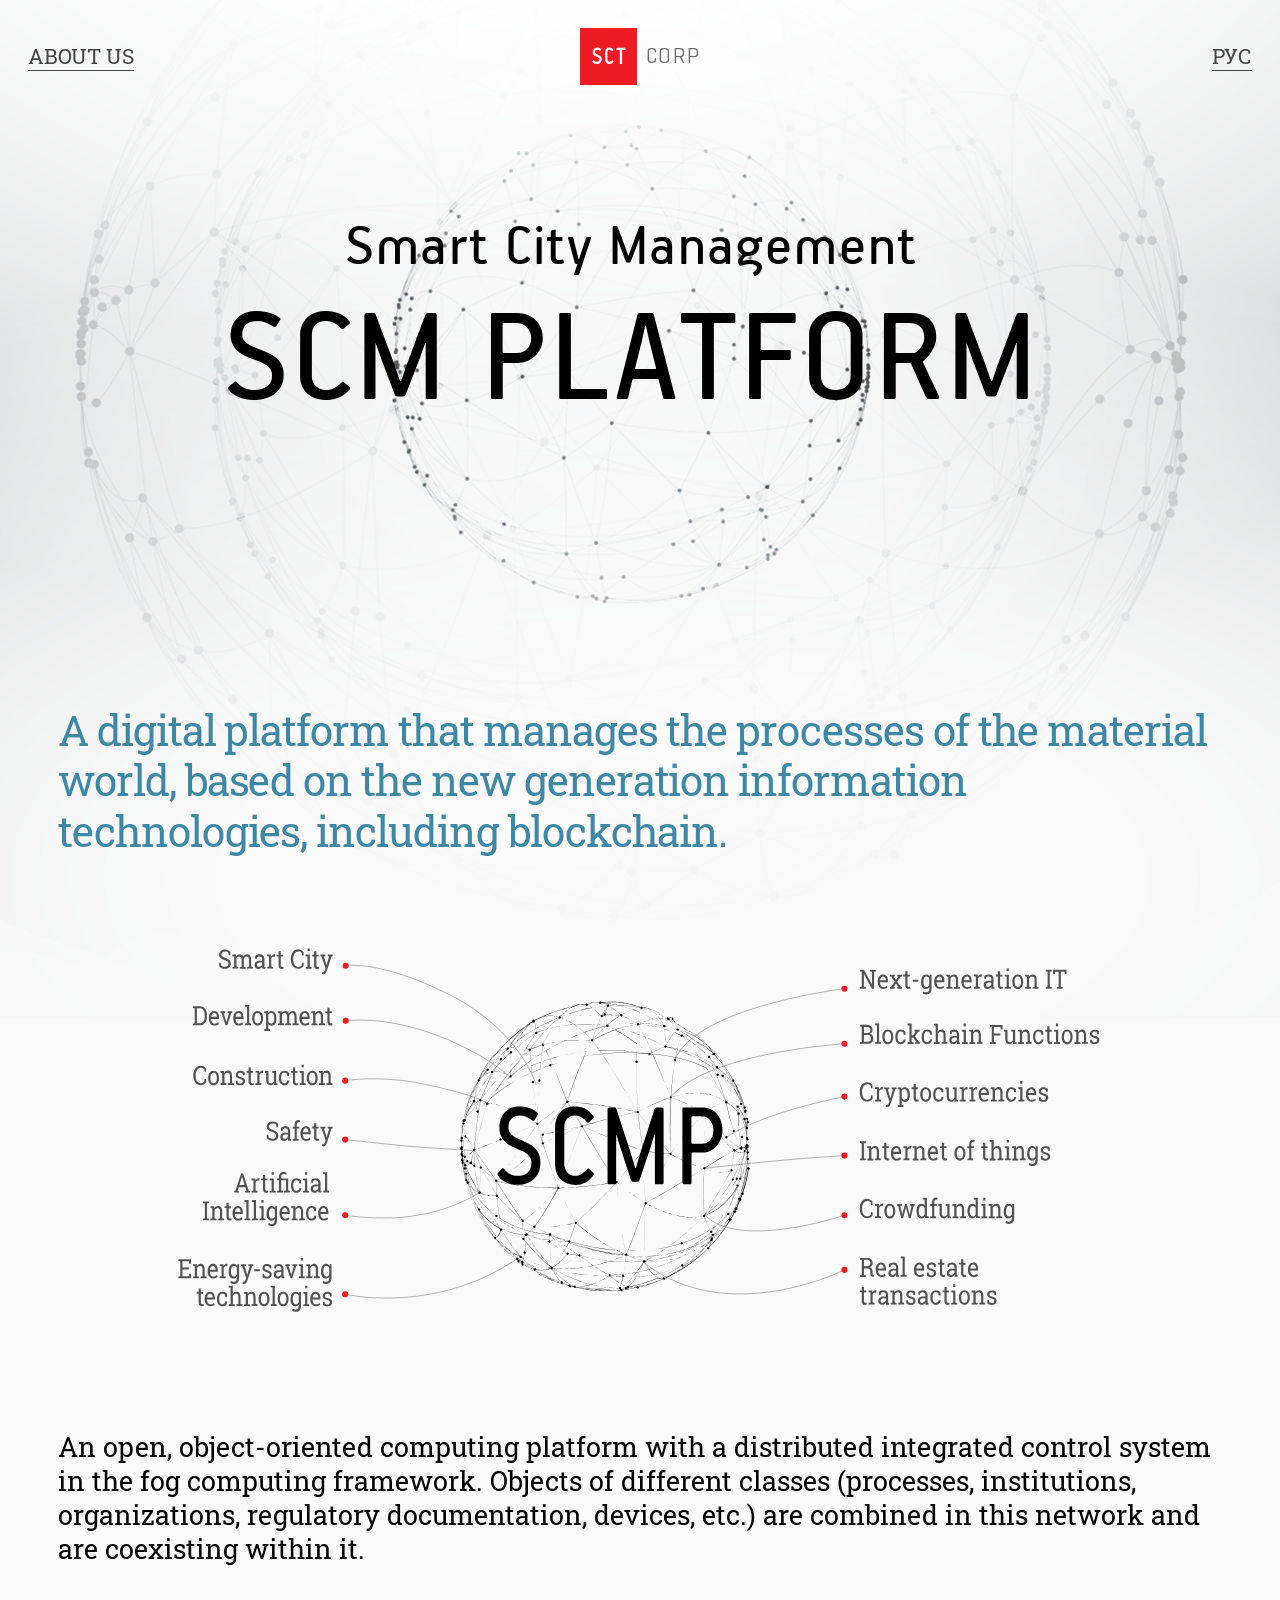
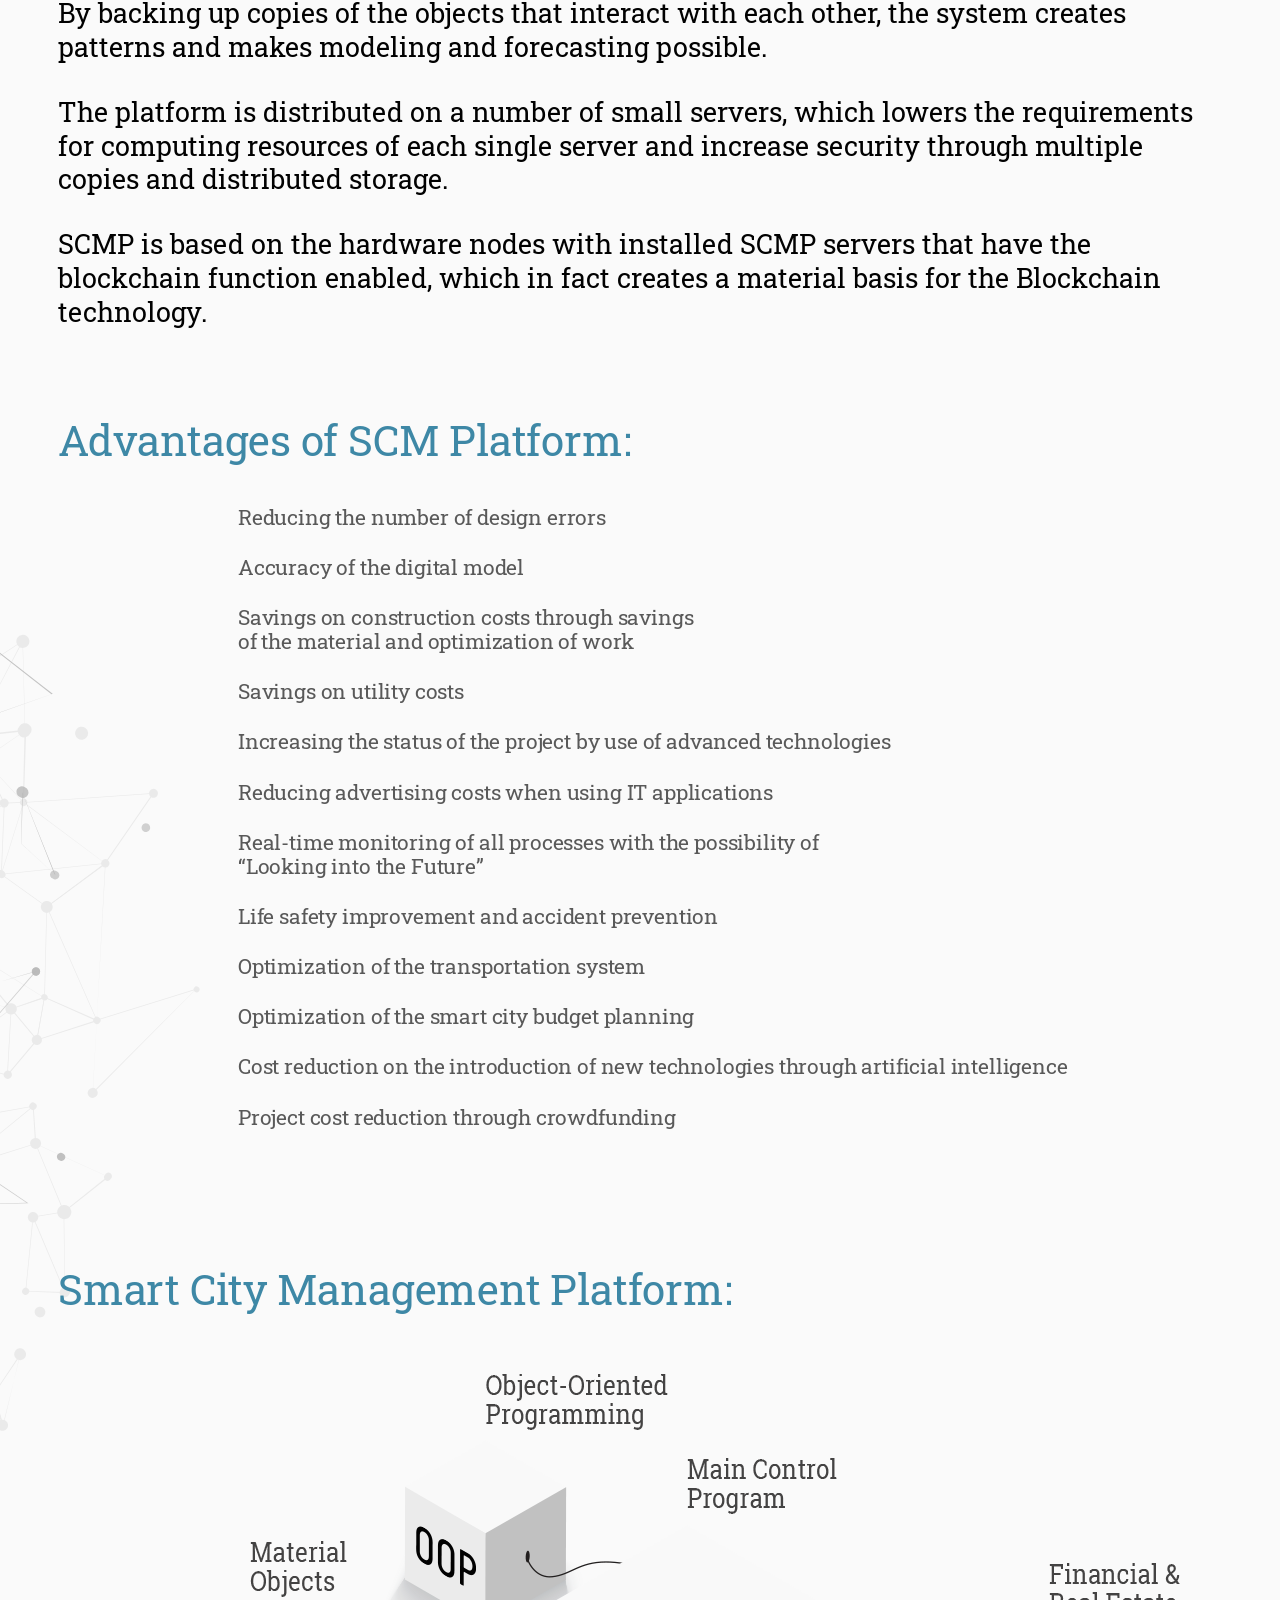
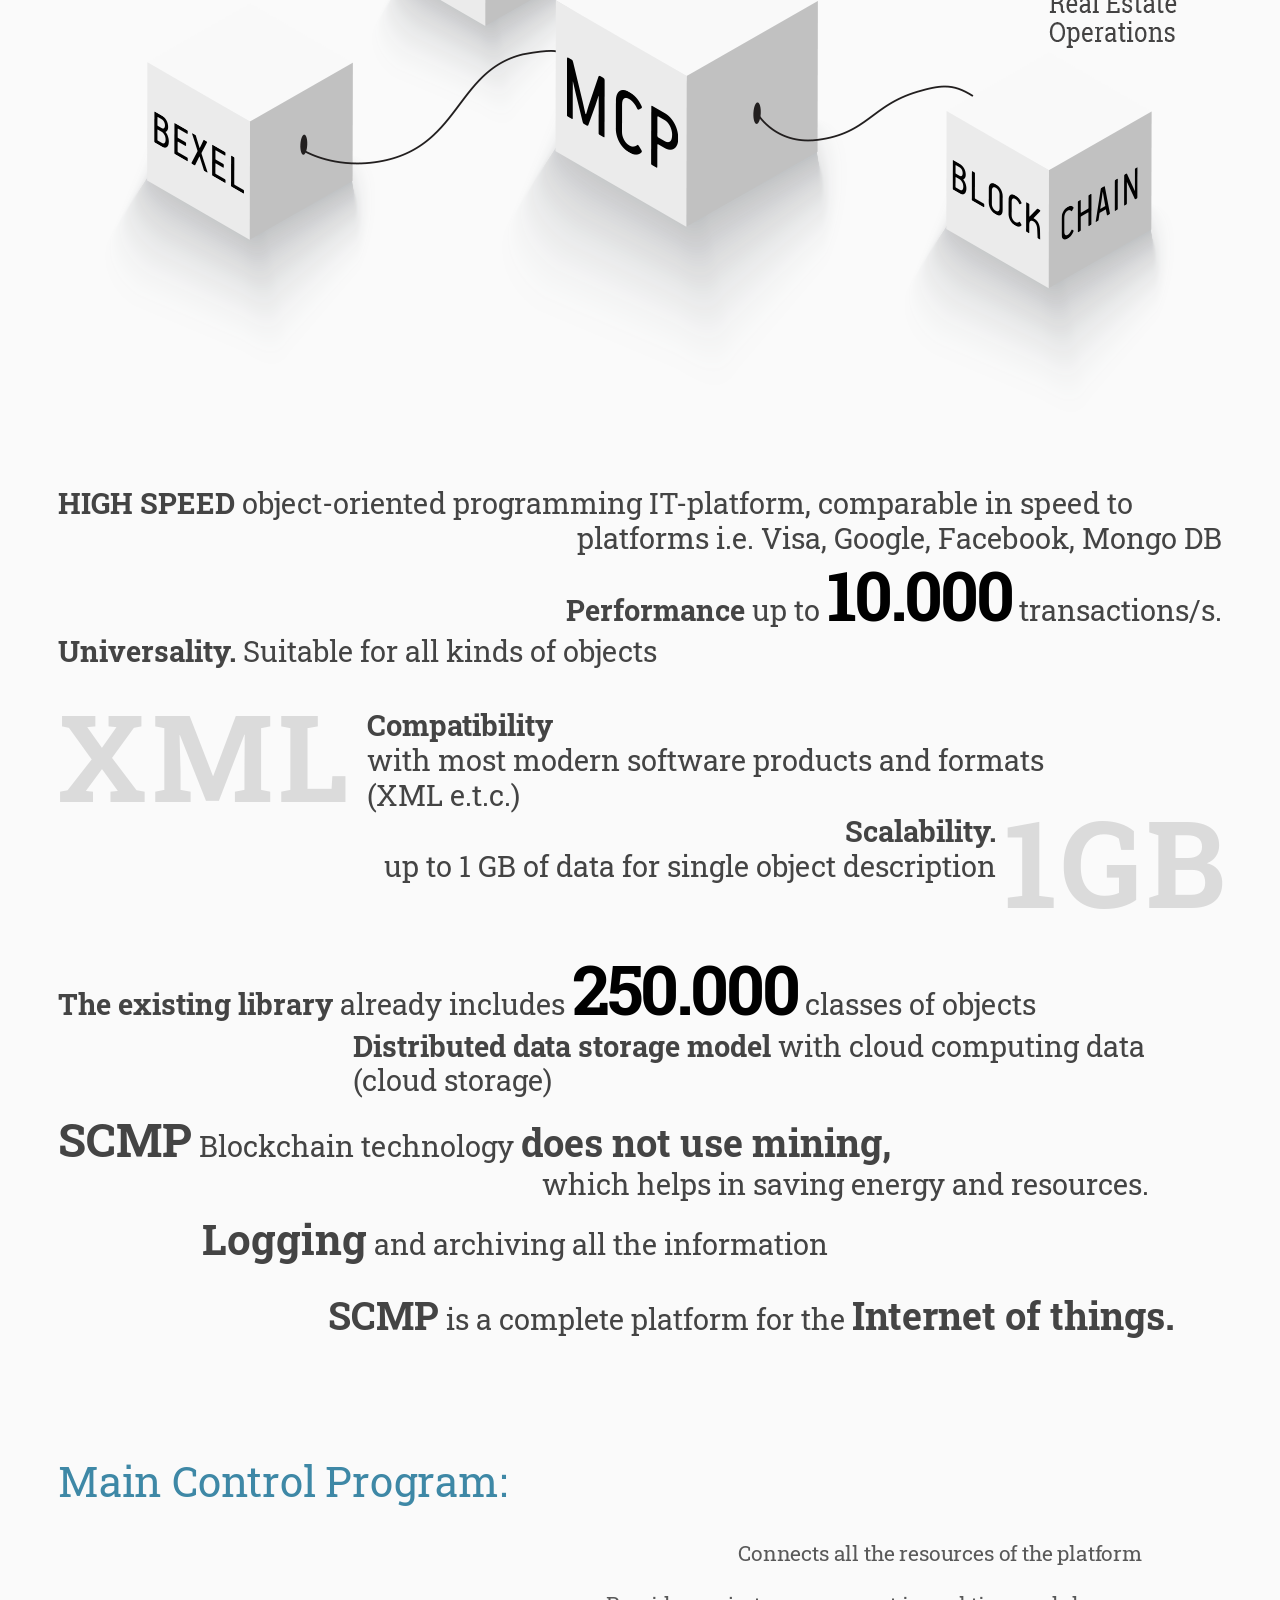
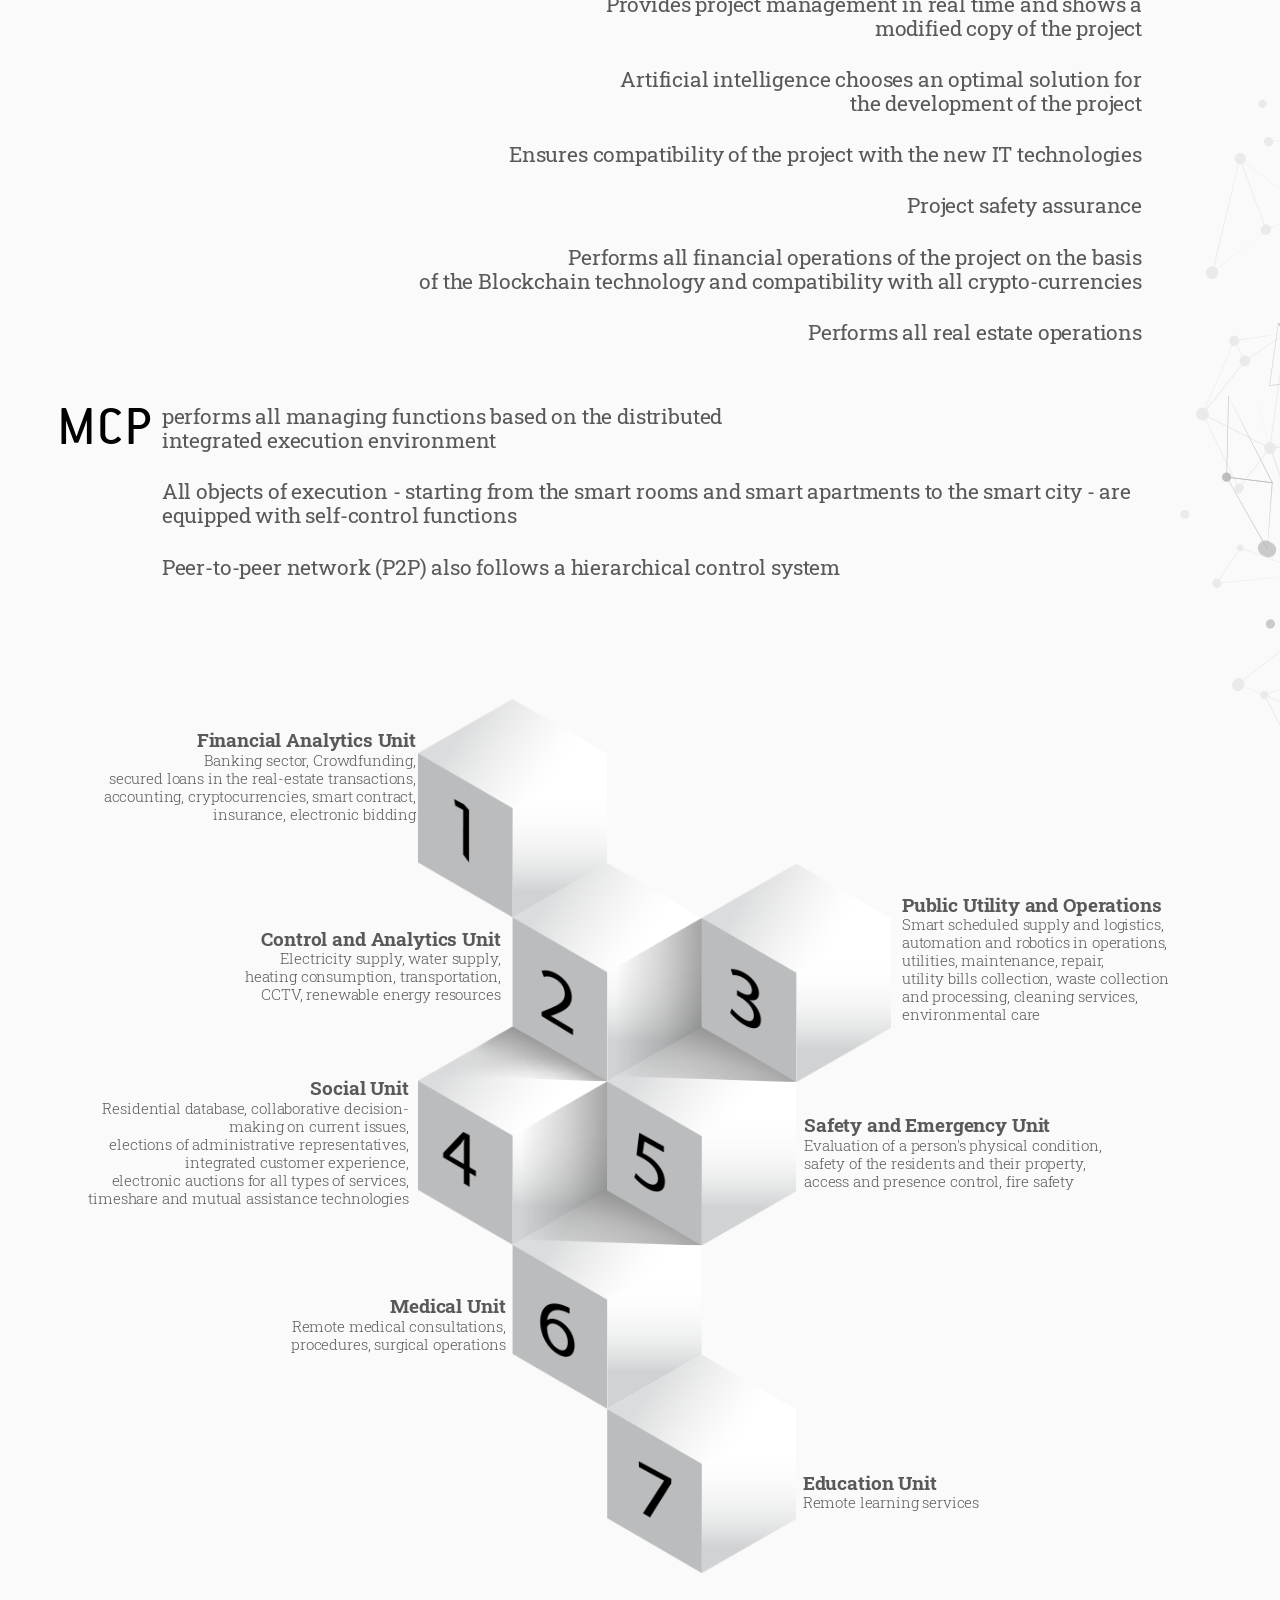
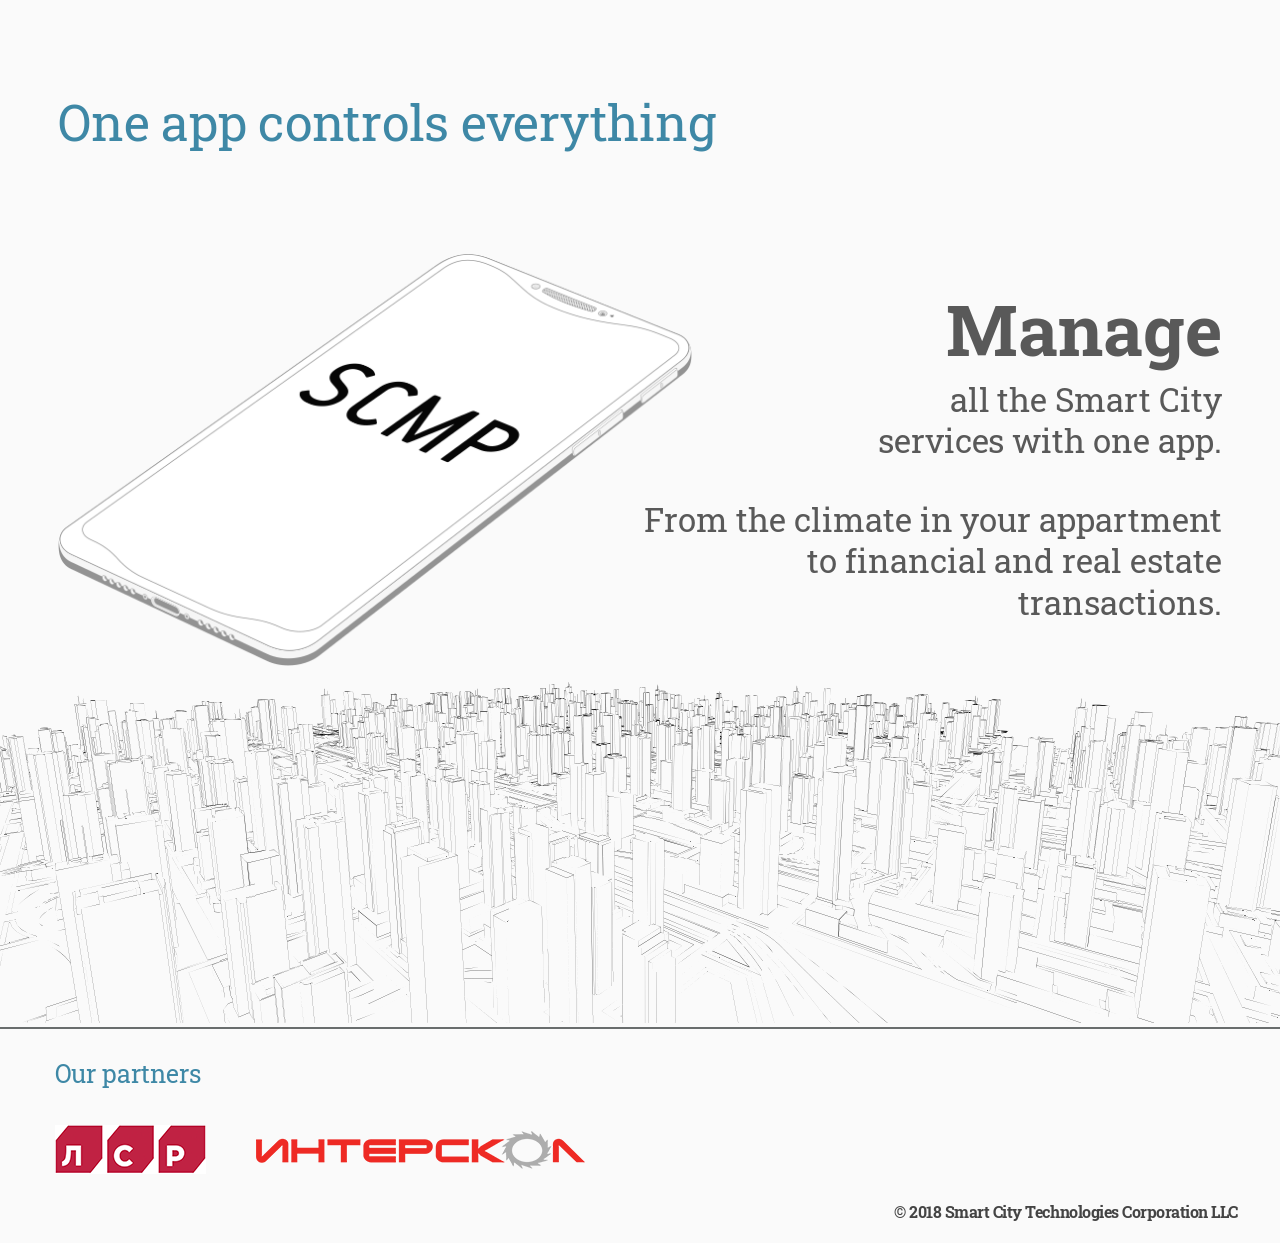
==== commit cec36f6b: "Update 2018-07-02T12:24:13.233Z" ====
--- a/index.html
+++ b/index.html
@@ -32,7 +32,7 @@
                 </div>
             </div>
         </div>
-        <div class="section section_about">
+        <div class="section section_desc">
             <div class="section__container container">
                 <h2 class="section__heading">A digital platform that manages the processes<br> of the material world, based on the new generation<br> information technologies, including blockchain.</h2>
                 <div class="desc">
@@ -128,32 +128,32 @@
                     </div>
                     <div class="program__scheme"><img class="program__scheme-img" src="assets/images/scheme3.png" alt="" role="presentation" />
                         <div class="program__point program__point_l program__point_lv1">
-                            <p class="program__point-title">Financial Analytics Unit</p>
+                            <p class="program__point-title"><span class="program__point-order">1. </span>Financial Analytics Unit</p>
                             <p class="program__point-text">Banking sector, Crowdfunding,<br> secured loans in the real-estate transactions,<br> accounting, cryptocurrencies, smart contract,<br> insurance, electronic bidding</p>
                         </div>
                         <div class="program__point program__point_l program__point_lv2">
-                            <p class="program__point-title">Control and Analytics Unit</p>
+                            <p class="program__point-title"><span class="program__point-order">2. </span>Control and Analytics Unit</p>
                             <p class="program__point-text">Electricity supply, water supply,<br> heating consumption, transportation,<br> CCTV, renewable energy resources</p>
                         </div>
                         <div class="program__point program__point_r program__point_lv3">
-                            <p class="program__point-title">Public Utility and Operations</p>
+                            <p class="program__point-title"><span class="program__point-order">3. </span>Public Utility and Operations</p>
                             <p class="program__point-text">Smart scheduled supply and logistics,<br> automation and robotics in operations,<br> utilities, maintenance, repair,<br> utility bills collection, waste collection<br> and processing, cleaning services,<br> environmental care</p>
                         </div>
                         <div class="program__point program__point_l program__point_lv4">
-                            <p class="program__point-title">Social Unit</p>
+                            <p class="program__point-title"><span class="program__point-order">4. </span>Social Unit</p>
                             <p class="program__point-text">Residential database, collaborative decision-<br>making on current issues,<br> elections of administrative representatives,<br> integrated customer experience,<br> electronic auctions for all types of services,<br> timeshare
                                 and mutual assistance technologies</p>
                         </div>
                         <div class="program__point program__point_r program__point_lv5">
-                            <p class="program__point-title">Safety and Emergency Unit</p>
+                            <p class="program__point-title"><span class="program__point-order">5. </span>Safety and Emergency Unit</p>
                             <p class="program__point-text">Evaluation of a person's physical condition,<br> safety of the residents and their property,<br> access and presence control, fire safety</p>
                         </div>
                         <div class="program__point program__point_l program__point_lv6">
-                            <p class="program__point-title">Medical Unit</p>
+                            <p class="program__point-title"><span class="program__point-order">6. </span>Medical Unit</p>
                             <p class="program__point-text">Remote medical consultations,<br> procedures, surgical operations</p>
                         </div>
                         <div class="program__point program__point_r program__point_lv7">
-                            <p class="program__point-title">Education Unit</p>
+                            <p class="program__point-title"><span class="program__point-order">7. </span>Education Unit</p>
                             <p class="program__point-text">Remote learning services</p>
                         </div>
                     </div>
